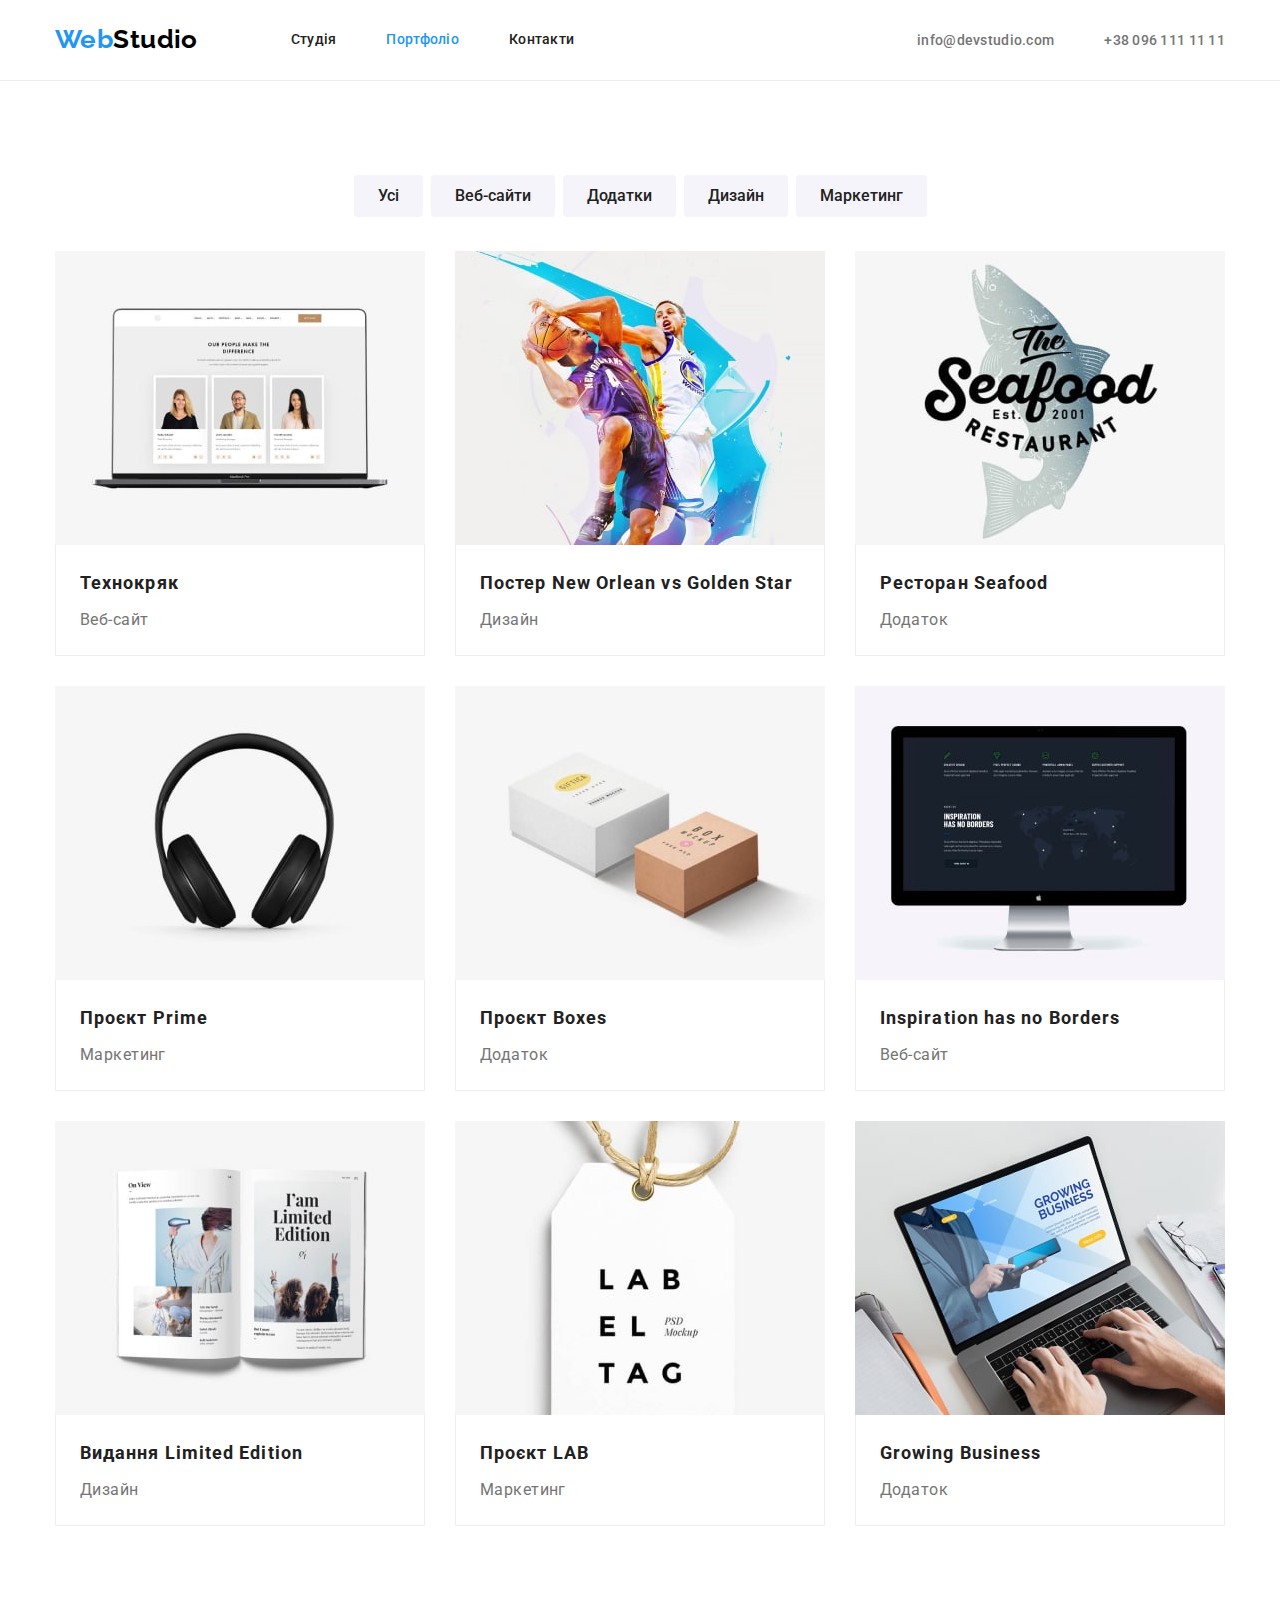
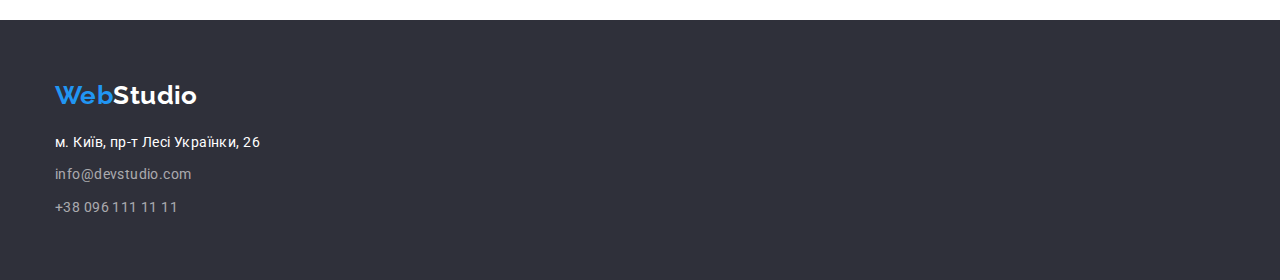
==== portfolio.html @ 01cb7cef "Initial commit" ====
<!DOCTYPE html>
<html lang="uk">
  <head>
    <meta charset="UTF-8" />
    <meta http-equiv="X-UA-Compatible" content="IE=edge" />
    <meta name="viewport" content="width=device-width, initial-scale=1.0" />
    <link
      rel="stylesheet"
      href="https://cdnjs.cloudflare.com/ajax/libs/modern-normalize/1.1.0/modern-normalize.min.css"
    />
    <link rel="preconnect" href="https://fonts.googleapis.com" />
    <link rel="preconnect" href="https://fonts.gstatic.com" crossorigin />
    <link
      href="https://fonts.googleapis.com/css2?family=Raleway:wght@700&family=Roboto:wght@400;500;700;900&display=swap"
      rel="stylesheet"
    />
    <link rel="stylesheet" href="./css/styles.css" />
    <title>Webstudio</title>
  </head>
  <body>
    <!-- header -->
    <header class="page-header">
      <div class="container header-nav">
        <nav class="nav">
          <a href="./index.html" lang="en" class="header-logo"
            ><span class="logo-text">Web</span>Studio</a
          >
          <ul class="nav-list">
            <li class="list item">
              <a href="./index.html" class="nav-link link">Студія</a>
            </li>
            <li class="list item">
              <a href="./portfolio.html" class="nav-link link current"
                >Портфоліо</a
              >
            </li>
            <li class="list item">
              <a href="" class="nav-link link">Контакти</a>
            </li>
          </ul>
        </nav>
        <ul class="contacts-list">
          <li class="item list">
            <a href="mailto:info@devstudio.com" class="contacts-link link"
              >info@devstudio.com</a
            >
          </li>
          <li class="item list">
            <a href="tel:+380961111111" class="contacts-link link"
              >+38 096 111 11 11</a
            >
          </li>
        </ul>
      </div>
    </header>
    <!-- main -->
    <main>
      <section class="portfolio section">
        <div class="container">
          <h1 class="visually-hidden">Портфоліо Студії</h1>
          <!-- filter -->
          <ul class="filter-list">
            <li class="filter-item list">
              <button type="button" class="filter-btn">Усі</button>
            </li>
            <li class="filter-item list">
              <button type="button" class="filter-btn">Веб-сайти</button>
            </li>
            <li class="filter-item list">
              <button type="button" class="filter-btn">Додатки</button>
            </li>
            <li class="filter-item list">
              <button type="button" class="filter-btn">Дизайн</button>
            </li>
            <li class="filter-item list">
              <button type="button" class="filter-btn">Маркетинг</button>
            </li>
          </ul>
          <!-- portfolio gallery -->
          <ul class="portfolio-list">
            <li class="portfolio-item list">
              <img
                src="./images/portfolioimg1.jpg"
                alt="веб-сайт компанії"
                width="370"
                class="portf-img"
              />
              <div class="portf-text">
                <h2 class="portfolio-subtitle">Технокряк</h2>
                <p class="porfolio-discr">Веб-сайт</p>
              </div>
            </li>
            <li class="portfolio-item list">
              <img
                src="./images/portfolioimg2.jpg"
                alt="баскетболісти з м'ячем"
                width="370"
                class="portf-img"
              />
              <div class="portf-text">
                <h2 class="portfolio-subtitle">
                  Постер New Orlean vs Golden Star
                </h2>
                <p class="porfolio-discr">Дизайн</p>
              </div>
            </li>
            <li class="portfolio-item list">
              <img
                src="./images/portfolioimg3.jpg"
                alt="логотип ресторану"
                width="370"
                class="portf-img"
              />
              <div class="portf-text">
                <h2 class="portfolio-subtitle">Ресторан Seafood</h2>
                <p class="porfolio-discr">Додаток</p>
              </div>
            </li>
            <li class="portfolio-item list">
              <img
                src="./images/portfolioimg4.jpg"
                alt="навушники"
                width="370"
                class="portf-img"
              />
              <div class="portf-text">
                <h2 class="portfolio-subtitle">Проєкт Prime</h2>
                <p class="porfolio-discr">Маркетинг</p>
              </div>
            </li>
            <li class="portfolio-item list">
              <img
                src="./images/portfolioimg5.jpg"
                alt="дві коробки"
                width="370"
                class="portf-img"
              />
              <div class="portf-text">
                <h2 class="portfolio-subtitle">Проєкт Boxes</h2>
                <p class="porfolio-discr">Додаток</p>
              </div>
            </li>
            <li class="portfolio-item list">
              <img
                src="./images/portfolioimg6.jpg"
                alt="монітор з вебсайтом"
                width="370"
                class="portf-img"
              />
              <div class="portf-text">
                <h2 lang="en" class="portfolio-subtitle">
                  Inspiration has no Borders
                </h2>
                <p class="porfolio-discr">Веб-сайт</p>
              </div>
            </li>
            <li class="portfolio-item list">
              <img
                src="./images/portfolioimg7.jpg"
                alt="книга"
                width="370"
                class="portf-img"
              />
              <div class="portf-text">
                <h2 class="portfolio-subtitle">Видання Limited Edition</h2>
                <p class="porfolio-discr">Дизайн</p>
              </div>
            </li>
            <li class="portfolio-item list">
              <img
                src="./images/portfolioimg8.jpg"
                alt="бейджик"
                width="370"
                class="portf-img"
              />
              <div class="portf-text">
                <h2 class="portfolio-subtitle">Проєкт LAB</h2>
                <p class="porfolio-discr">Маркетинг</p>
              </div>
            </li>
            <li class="portfolio-item list">
              <img
                src="./images/portfolioimg9.jpg"
                alt="ноутбук"
                width="370"
                class="portf-img"
              />
              <div class="portf-text">
                <h2 lang="en" class="portfolio-subtitle">Growing Business</h2>
                <p class="porfolio-discr">Додаток</p>
              </div>
            </li>
          </ul>
        </div>
      </section>
    </main>
    <!-- footer -->
    <footer class="footer">
      <div class="container footer-container">
        <a href="./index.html" lang="en" class="logo footer-logo"
          ><span class="logo-text">Web</span>Studio</a
        >
        <address>
          <ul class="addr-list">
            <li class="item list">
              <a
                href="https://goo.gl/maps/FmS4MAfcd5aQykhG8"
                rel="noopener noreferrer nofollow"
                target="_blank"
                class="addr-link link map-link"
                >м. Київ, пр-т Лесі Українки, 26</a
              >
            </li>
            <li class="item list">
              <a href="mailto:info@devstudio.com" class="addr-link link"
                >info@devstudio.com</a
              >
            </li>
            <li class="item list">
              <a href="tel:+380961111111" class="addr-link link"
                >+38 096 111 11 11</a
              >
            </li>
          </ul>
        </address>
      </div>
    </footer>
  </body>
</html>
---- css/styles.css ----
* {
  /* outline: 2px solid red; */
}
:root {
  /* color variables */
  --primary-text-color: #757575;
  --secondary-text-color: #212121;
  --accent-text-color: #2196f3;
  --hero-primary-color: #ffffff;
  --btn-bckgrd-color: #f5f4fa;
  --logo-text-color: #000000;
  --addr-link-color: rgba(255, 255, 255, 0.6);
  --secondary-bthbckgrd-color: #188ce8;
  --header-border-color: #ececec;
  --card-border-color: #eeeeee;

  /* fonts variables */
  --primary-font-family: "Roboto", sans-serif;
  --secondary-font-family: "Raleway", sans-serif;
  --footer-bckgrd-color: #2f303a;
}

body {
  background-color: var(--hero-primary-color);
  font-family: var(--primary-font-family);
  color: var(--primary-text-color);
  font-size: 14px;
  letter-spacing: 0.03em;
}
h1,
h2,
h3,
h4,
h5,
h6,
p,
ul {
  margin: 0;
}
ul {
  padding-left: 0;
}
.list {
  list-style: none;
}
.link {
  text-decoration: none;
}
.link:hover,
.link:focus {
  color: var(--accent-text-color);
}
.container {
  width: 1200px;
  padding-left: 15px;
  padding-right: 15px;
  margin: 0 auto;
}
.section {
  padding-top: 94px;
}
/* header css */
.page-header {
  border-bottom: 1px solid var(--header-border-color);
}
.header-nav {
  display: flex;
  align-items: center;
}
.nav {
  display: flex;
  align-items: center;
}
.header-logo {
  display: block;
  padding-top: 24px;
  padding-bottom: 25px;

  font-family: var(--secondary-font-family);
  font-weight: 700;
  color: var(--logo-text-color);
  font-size: 26px;
  line-height: 1.19;
  text-decoration: none;
}
.logo-text {
  color: var(--accent-text-color);
}
.nav-list {
  display: flex;
  gap: 50px;
  margin-left: 93px;
}
.nav-link {
  display: block;
  padding-top: 32px;
  padding-bottom: 32px;

  color: var(--secondary-text-color);
  font-weight: 500;
  line-height: 1.14;
  letter-spacing: 0.02em;
}
.current {
  color: var(--accent-text-color);
}
.contacts-list {
  display: flex;
  gap: 50px;
  margin-left: auto;
}
.contacts-link {
  padding-top: 32px;
  padding-bottom: 32px;

  color: var(--primary-text-color);
  font-weight: 500;
  line-height: 1.14;
  letter-spacing: 0.02em;
}
/* hero css */
.hero-container {
  text-align: center;
  padding-bottom: 200px;
  padding-top: 106px;
}
.hero {
  background-color: var(--footer-bckgrd-color);
}
.hero-title {
  margin: 0 auto;
  margin-bottom: 30px;
  max-width: 696px;

  font-weight: 900;
  font-size: 44px;
  line-height: 1.36;
  text-align: center;
  letter-spacing: 0.06em;
  text-transform: uppercase;
  color: var(--hero-primary-color);
}
.hero-btn {
  padding: 10px 32px;

  color: var(--hero-primary-color);
  font-weight: 700;
  font-size: 16px;
  line-height: 1.87;
  letter-spacing: 0.06em;
  background-color: var(--accent-text-color);
  cursor: pointer;
  border-color: transparent;
  border-radius: 4px;
}
.hero-btn:active,
.hero-btn:focus,
.hero-btn:hover {
  background-color: var(--secondary-bthbckgrd-color);
}
/*  benefits css */

.visually-hidden {
  position: absolute;
  white-space: nowrap;
  width: 1px;
  height: 1px;
  overflow: hidden;
  padding: 0;
  border: 0;
  clip: rect(0 0 0 0);
  clip-path: inset(50%);
  margin: -1px;
}

.benefits-list {
  display: flex;
  flex-wrap: wrap;
  gap: 30px;
}
.benefits-list .item {
  width: 270px;
  max-width: 270px;
}
.benefits-subtitle {
  margin-bottom: 10px;
  color: var(--secondary-text-color);
  font-size: 14px;
  font-weight: 700;
  line-height: 1.14;
  text-transform: uppercase;
}
.benefits-text {
  line-height: 1.71;
}

.image {
  display: block;
}
.subtitle {
  margin-bottom: 50px;
  color: var(--secondary-text-color);
  font-weight: 700;
  font-size: 36px;
  line-height: 1.16;
  text-align: center;
}
.work-section {
  padding-bottom: 94px;
}
.work-list {
  display: flex;
  flex-wrap: wrap;
  gap: 30px;
}
.work-list .image {
  max-width: 370px;
}
/* our team css */
.team-section {
  background-color: var(--btn-bckgrd-color);
}
.team {
  /* background-color: var(--btn-bckgrd-color); */
  padding-bottom: 94px;
  /* padding-top: 94px; */
}
.team-title {
  margin-bottom: 50px;
  color: var(--secondary-text-color);
  font-weight: 700;
  font-size: 36px;
  line-height: 1.16;
  text-align: center;
}
.card-list {
  display: flex;
  flex-wrap: wrap;
  gap: 30px;
}
.card-img {
  display: block;
}
.card-item {
  background-color: var(--hero-primary-color);
  box-shadow: 0px 1px 3px rgba(0, 0, 0, 0.12), 0px 1px 1px rgba(0, 0, 0, 0.14),
    0px 2px 1px rgba(0, 0, 0, 0.2);
  border-radius: 0px 0px 4px 4px;
}
.card-discr {
  text-align: center;
  padding: 30px 30px;
}

.card-title {
  margin-bottom: 10px;

  color: var(--secondary-text-color);
  font-weight: 500;
  font-size: 16px;
  line-height: 1.18;
  text-align: center;
}
.card-text {
  font-size: 16px;
  line-height: 1.18;
  text-align: center;
}
/* fooote css */
.footer {
  padding-top: 60px;
  padding-bottom: 60px;
  background-color: var(--footer-bckgrd-color);
}

.footer-logo {
  display: block;
  margin-bottom: 20px;

  font-family: var(--secondary-font-family);
  font-weight: 700;
  font-size: 26px;
  line-height: 1.19;
  text-decoration: none;
  color: var(--hero-primary-color);
}

.addr-list .item:not(:last-child) {
  margin-bottom: 9px;
}
.addr-link {
  font-style: normal;
  line-height: 1.71;
  color: var(--addr-link-color);
}
.map-link {
  color: var(--hero-primary-color);
}
/* potfolio css */
/* filter buttons css*/
.portfolio {
  padding-bottom: 94px;
}
.filter-list {
  display: flex;
  justify-content: center;
  gap: 8px;
  margin-bottom: 34px;
}

.filter-btn {
  padding: 6px 22px;

  color: var(--secondary-text-color);
  background-color: var(--btn-bckgrd-color);
  border-radius: 4px;
  border-color: transparent;
  font-weight: 500;
  font-size: 16px;
  line-height: 1.62;
  text-align: center;
  cursor: pointer;
}
.filter-btn:hover,
.filter-btn:focus {
  color: var(--hero-primary-color);
  background-color: var(--accent-text-color);
  box-shadow: 0px 3px 1px rgba(0, 0, 0, 0.1), 0px 1px 2px rgba(0, 0, 0, 0.08),
    0px 2px 2px rgba(0, 0, 0, 0.12);
}
.portfolio-list {
  display: flex;
  flex-wrap: wrap;
  gap: 30px;
}
.portf-text {
  padding: 20px 24px;

  border-bottom: 1px solid var(--card-border-color);
  border-right: 1px solid var(--card-border-color);
  border-left: 1px solid var(--card-border-color);
}
.portf-img {
  display: block;
}
.portfolio-subtitle {
  margin-bottom: 4px;

  color: var(--secondary-text-color);
  font-weight: 700;
  font-size: 18px;
  line-height: 2;
  letter-spacing: 0.06em;
}
.porfolio-discr {
  font-size: 16px;
  line-height: 1.87;
}
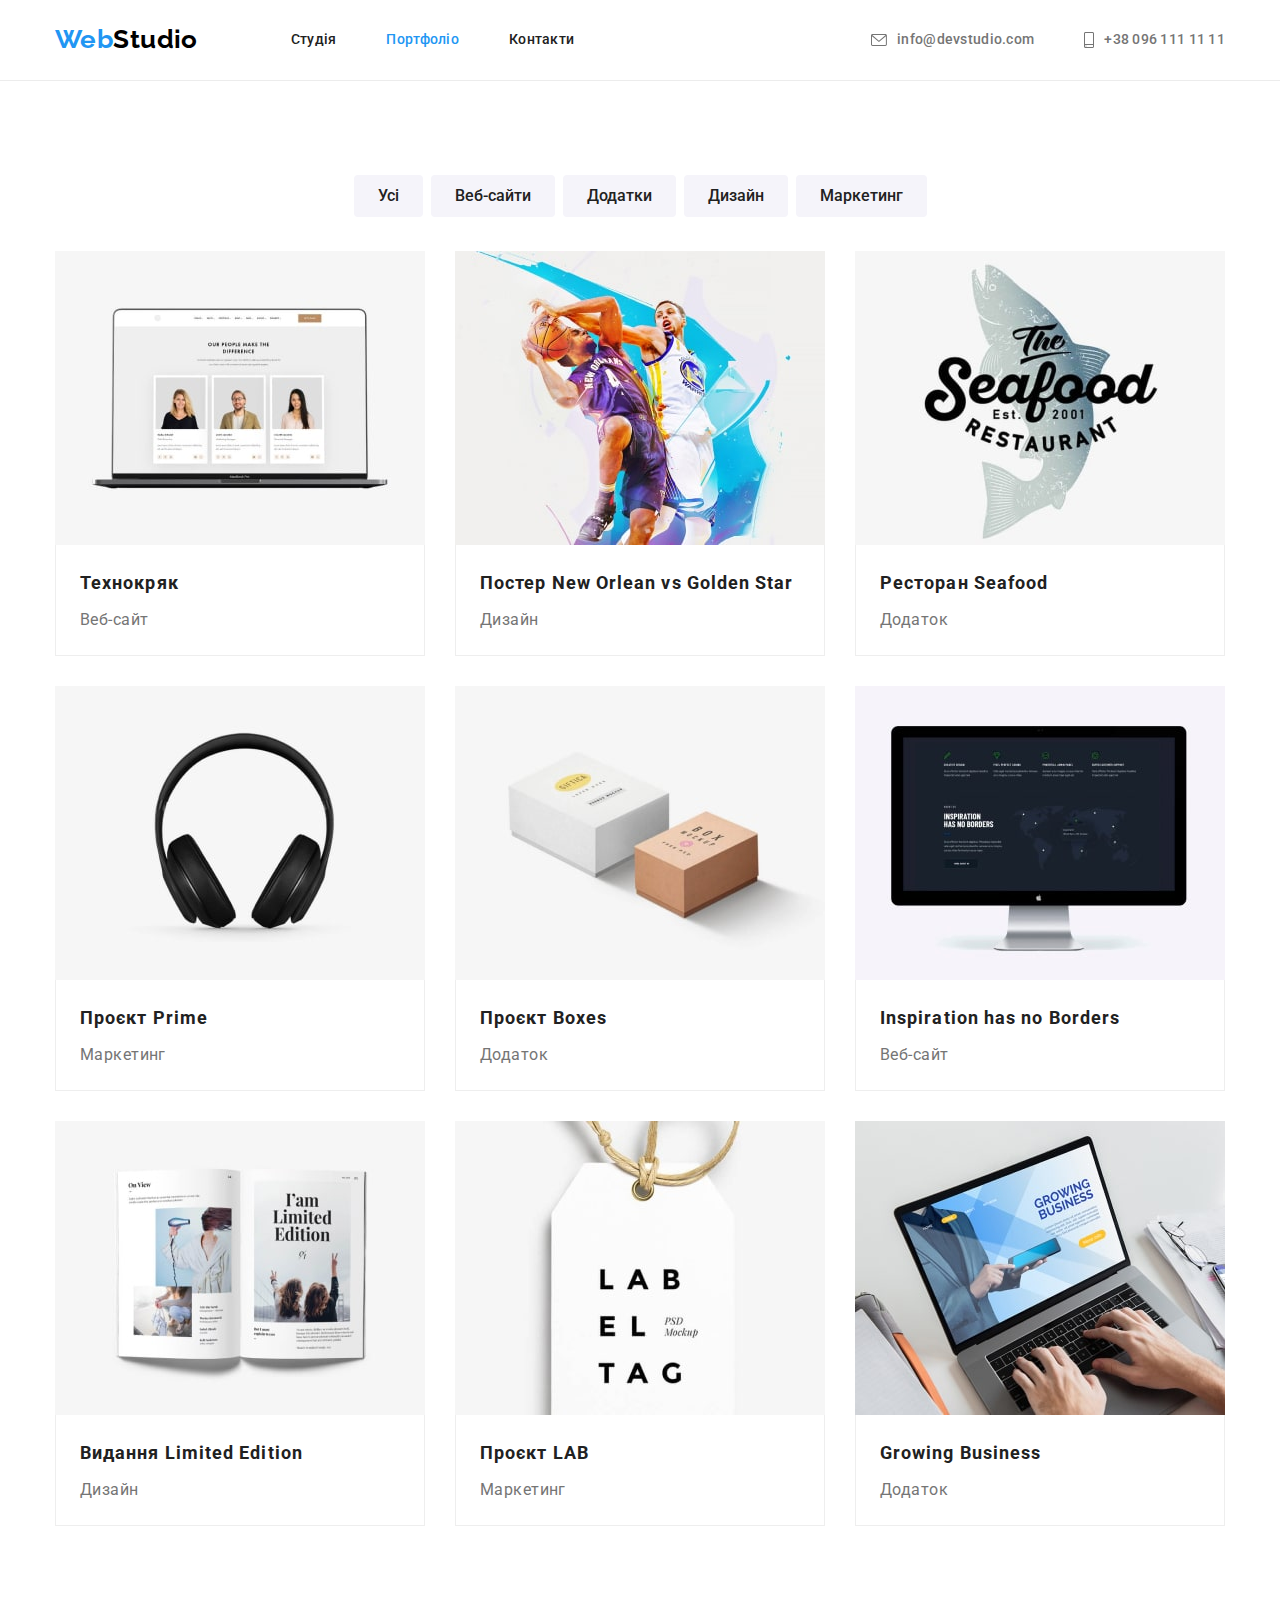
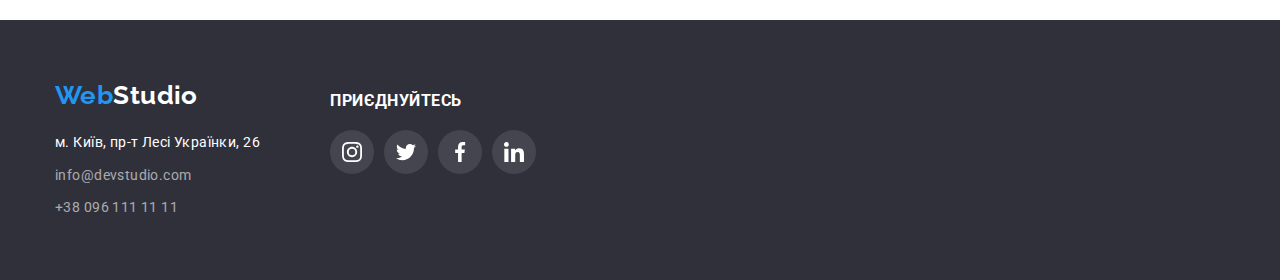
==== commit e0ebcdc4: "add svg etc" ====
--- a/portfolio.html
+++ b/portfolio.html
@@ -41,13 +41,19 @@
         </nav>
         <ul class="contacts-list">
           <li class="item list">
-            <a href="mailto:info@devstudio.com" class="contacts-link link"
-              >info@devstudio.com</a
+            <a href="mailto:info@devstudio.com" class="contacts-link link">
+              <svg class="icon" width="16" height="12">
+                <use href="./images/icons.svg#icon-mail"></use>
+              </svg>
+              info@devstudio.com</a
             >
           </li>
           <li class="item list">
-            <a href="tel:+380961111111" class="contacts-link link"
-              >+38 096 111 11 11</a
+            <a href="tel:+380961111111" class="contacts-link link">
+              <svg class="icon" width="10" height="16">
+                <use href="./images/icons.svg#icon-phone"></use>
+              </svg>
+              +38 096 111 11 11</a
             >
           </li>
         </ul>
@@ -196,33 +202,87 @@
     </main>
     <!-- footer -->
     <footer class="footer">
-      <div class="container footer-container">
-        <a href="./index.html" lang="en" class="logo footer-logo"
-          ><span class="logo-text">Web</span>Studio</a
-        >
-        <address>
-          <ul class="addr-list">
-            <li class="item list">
+      <div class="container footer-wrap">
+        <div class="addr-wrap">
+          <a href="./index.html" lang="en" class="logo footer-logo"
+            ><span class="logo-text">Web</span>Studio</a
+          >
+          <address>
+            <ul class="addr-list">
+              <li class="item list">
+                <a
+                  href="https://goo.gl/maps/FmS4MAfcd5aQykhG8"
+                  rel="noopener noreferrer nofollow"
+                  target="_blank"
+                  class="addr-link link map-link"
+                  >м. Київ, пр-т Лесі Українки, 26</a
+                >
+              </li>
+              <li class="item list">
+                <a href="mailto:info@devstudio.com" class="addr-link link"
+                  >info@devstudio.com</a
+                >
+              </li>
+              <li class="item list">
+                <a href="tel:+380961111111" class="addr-link link"
+                  >+38 096 111 11 11</a
+                >
+              </li>
+            </ul>
+          </address>
+        </div>
+        <div class="footer-box">
+          <h3 class="footer-subtitle">приєднуйтесь</h3>
+          <ul class="list icon-list">
+            <li class="item">
               <a
-                href="https://goo.gl/maps/FmS4MAfcd5aQykhG8"
+                href=""
                 rel="noopener noreferrer nofollow"
-                target="_blank"
-                class="addr-link link map-link"
-                >м. Київ, пр-т Лесі Українки, 26</a
+                class="social-link footer-social"
               >
-            </li>
-            <li class="item list">
-              <a href="mailto:info@devstudio.com" class="addr-link link"
-                >info@devstudio.com</a
-              >
-            </li>
-            <li class="item list">
-              <a href="tel:+380961111111" class="addr-link link"
-                >+38 096 111 11 11</a
-              >
-            </li>
-          </ul>
-        </address>
+                <svg class="social-icon" width="20" height="20">
+                  <use href="./images/icons.svg#icon-instagram"></use>
+                </svg>
+              </a>
+            </li>
+            <li class="item">
+              <a href=""
+                ><a
+                  href=""
+                  rel="noopener noreferrer nofollow"
+                  class="social-link footer-social"
+                >
+                  <svg class="social-icon" width="20" height="20">
+                    <use href="./images/icons.svg#icon-twitter"></use>
+                  </svg> </a
+              ></a>
+            </li>
+            <li class="item">
+              <a href=""
+                ><a
+                  href=""
+                  rel="noopener noreferrer nofollow"
+                  class="social-link footer-social"
+                >
+                  <svg class="social-icon" width="20" height="20">
+                    <use href="./images/icons.svg#icon-facebook"></use>
+                  </svg> </a
+              ></a>
+            </li>
+            <li class="item">
+              <a href=""
+                ><a
+                  href=""
+                  rel="noopener noreferrer nofollow"
+                  class="social-link footer-social"
+                >
+                  <svg class="social-icon" width="20" height="20">
+                    <use href="./images/icons.svg#icon-linkedin"></use>
+                  </svg> </a
+              ></a>
+            </li>
+          </ul>
+        </div>
       </div>
     </footer>
   </body>
--- a/css/styles.css
+++ b/css/styles.css
@@ -13,6 +13,7 @@
   --secondary-bthbckgrd-color: #188ce8;
   --header-border-color: #ececec;
   --card-border-color: #eeeeee;
+  --icon-fill: #afb1b8;
 
   /* fonts variables */
   --primary-font-family: "Roboto", sans-serif;
@@ -91,6 +92,9 @@
   gap: 50px;
   margin-left: 93px;
 }
+.icon {
+  margin-right: 10px;
+}
 .nav-link {
   display: block;
   padding-top: 32px;
@@ -106,13 +110,21 @@
 }
 .contacts-list {
   display: flex;
+  align-items: center;
   gap: 50px;
   margin-left: auto;
 }
+.contacts-link:hover,
+.contacts-link:focus {
+  fill: var(--accent-text-color);
+}
 .contacts-link {
+  display: flex;
   padding-top: 32px;
   padding-bottom: 32px;
-
+  align-items: center;
+
+  fill: var(--primary-text-color);
   color: var(--primary-text-color);
   font-weight: 500;
   line-height: 1.14;
@@ -125,7 +137,15 @@
   padding-top: 106px;
 }
 .hero {
+  padding-top: 0;
   background-color: var(--footer-bckgrd-color);
+}
+.hero-wrap {
+  padding-top: 94px;
+  max-width: 1600px;
+  margin: 0 auto;
+  background-image: linear-gradient(to right, #2f303a66, #2f303a66),
+    url(../images/hero-Img.jpg);
 }
 .hero-title {
   margin: 0 auto;
@@ -178,10 +198,21 @@
   flex-wrap: wrap;
   gap: 30px;
 }
+.icon-wrap {
+  display: flex;
+  align-items: center;
+  justify-content: center;
+  margin-bottom: 30px;
+  border-radius: 4px;
+  background-color: var(--btn-bckgrd-color);
+  width: 270px;
+  height: 120px;
+}
 .benefits-list .item {
   width: 270px;
   max-width: 270px;
 }
+
 .benefits-subtitle {
   margin-bottom: 10px;
   color: var(--secondary-text-color);
@@ -221,22 +252,41 @@
   background-color: var(--btn-bckgrd-color);
 }
 .team {
-  /* background-color: var(--btn-bckgrd-color); */
   padding-bottom: 94px;
-  /* padding-top: 94px; */
-}
-.team-title {
-  margin-bottom: 50px;
-  color: var(--secondary-text-color);
-  font-weight: 700;
-  font-size: 36px;
-  line-height: 1.16;
-  text-align: center;
 }
 .card-list {
   display: flex;
   flex-wrap: wrap;
   gap: 30px;
+}
+.social-icon {
+  fill: currentColor;
+}
+
+.icon-list {
+  display: flex;
+  align-items: center;
+  gap: 10px;
+}
+.social-link {
+  display: flex;
+  justify-content: center;
+  align-items: center;
+  width: 44px;
+  height: 44px;
+  color: var(--icon-fill);
+}
+.icon-list .item {
+  display: flex;
+  justify-content: center;
+  align-items: center;
+}
+.social-link:hover,
+.social-link:focus {
+  color: var(--hero-primary-color);
+  background-color: var(--accent-text-color);
+  border-radius: 50%;
+  border-color: transparent;
 }
 .card-img {
   display: block;
@@ -265,6 +315,37 @@
   font-size: 16px;
   line-height: 1.18;
   text-align: center;
+  margin-bottom: 16px;
+}
+
+/* clients css */
+.section.clients {
+  padding-bottom: 94px;
+}
+.clients-icon {
+  fill: currentColor;
+}
+.clients-icon:hover {
+  fill: var(--accent-text-color);
+}
+.clients-link {
+  display: flex;
+  align-items: center;
+  justify-content: center;
+  width: 170px;
+  height: 92px;
+  border: 1px solid var(--icon-fill);
+  border-radius: 4px;
+  color: var(--icon-fill);
+}
+.clients-link:hover,
+.clients-link:focus {
+  border-color: var(--accent-text-color);
+  color: var(--accent-text-color);
+}
+.clients-list {
+  display: flex;
+  gap: 30px;
 }
 /* fooote css */
 .footer {
@@ -272,7 +353,29 @@
   padding-bottom: 60px;
   background-color: var(--footer-bckgrd-color);
 }
-
+.footer-wrap {
+  display: flex;
+}
+.addr-wrap {
+}
+.footer-box {
+  margin-left: 70px;
+  margin-top: 12px;
+}
+.footer-subtitle {
+  margin-bottom: 20px;
+
+  font-weight: 700;
+  line-height: 1.14;
+  letter-spacing: 0.03em;
+  text-transform: uppercase;
+  color: var(--hero-primary-color);
+}
+.footer-social {
+  border-radius: 50%;
+  background-color: rgba(255, 255, 255, 0.1);
+  color: var(--hero-primary-color);
+}
 .footer-logo {
   display: block;
   margin-bottom: 20px;
@@ -340,6 +443,11 @@
   border-right: 1px solid var(--card-border-color);
   border-left: 1px solid var(--card-border-color);
 }
+.portfolio-item:hover,
+.portfolio-item:focus {
+  box-shadow: 0px 1px 1px rgba(0, 0, 0, 0.12), 0px 4px 4px rgba(0, 0, 0, 0.06),
+    1px 4px 6px rgba(0, 0, 0, 0.16);
+}
 .portf-img {
   display: block;
 }
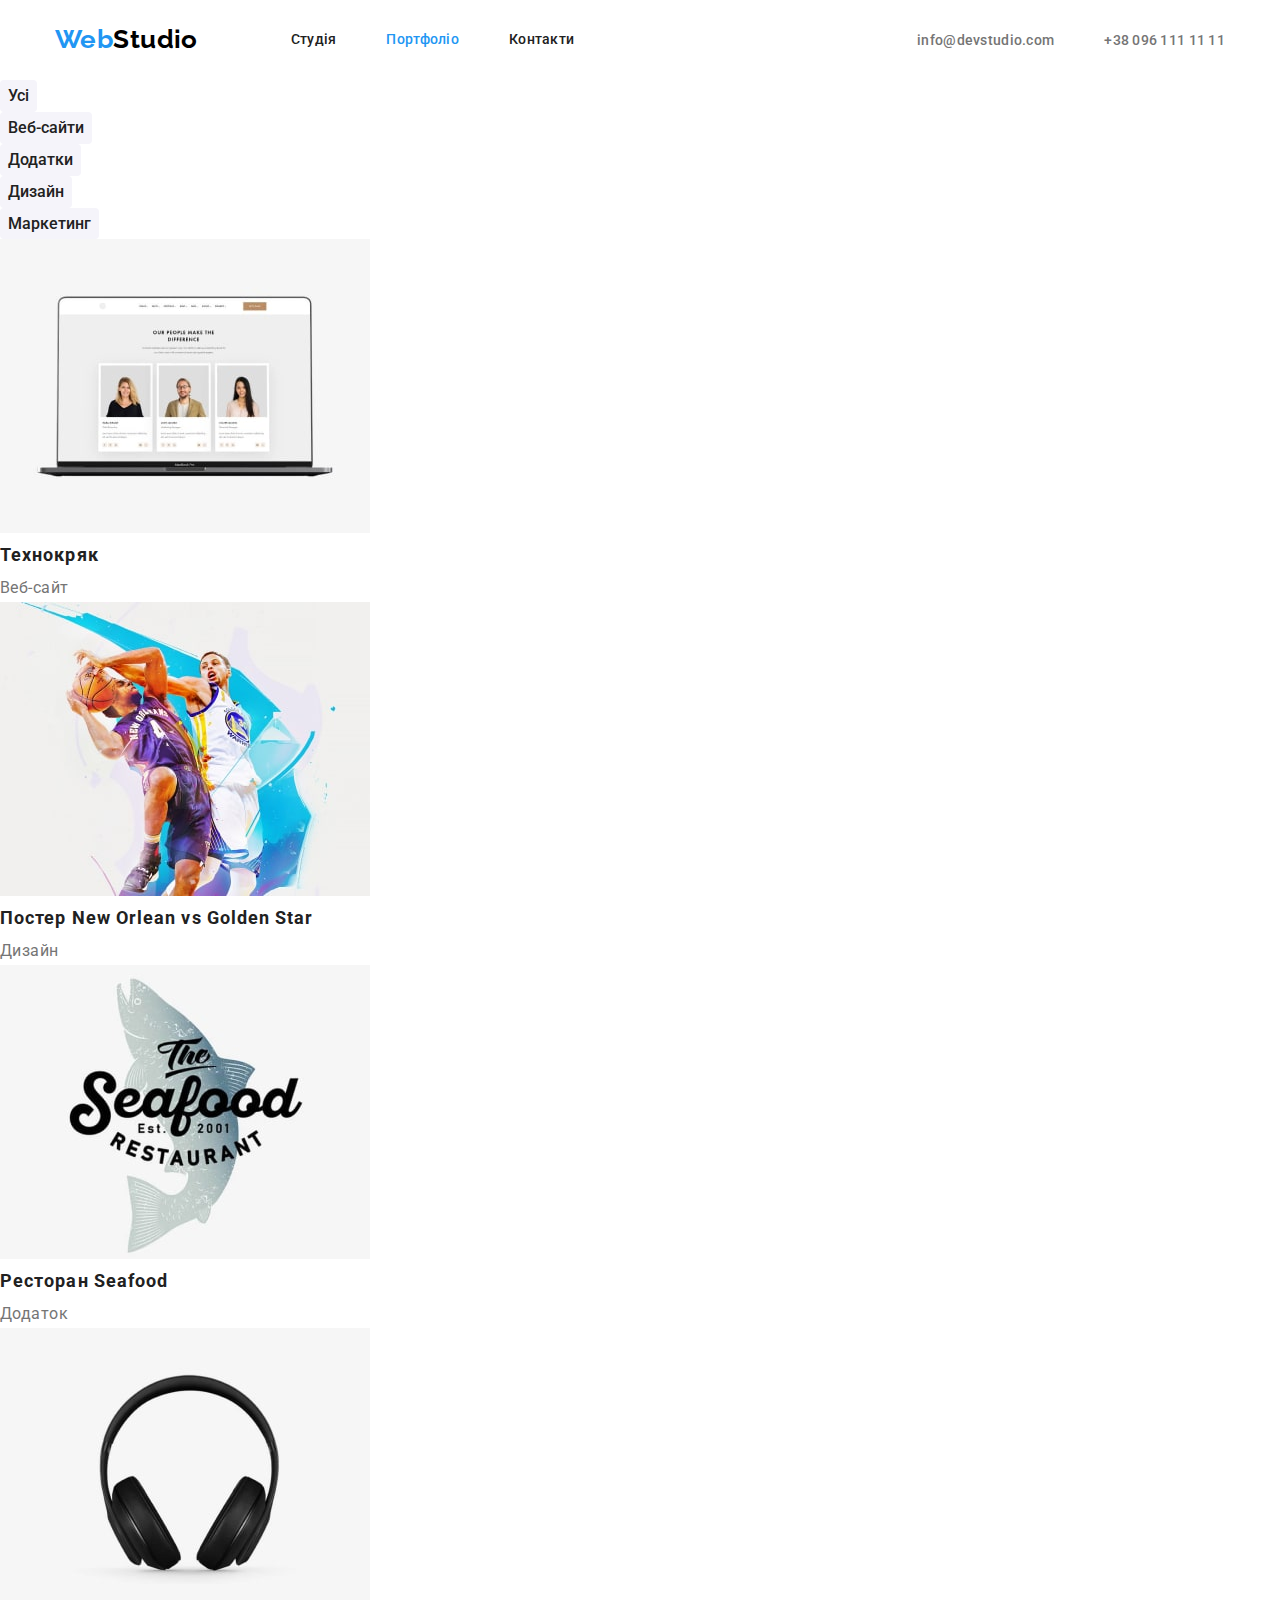
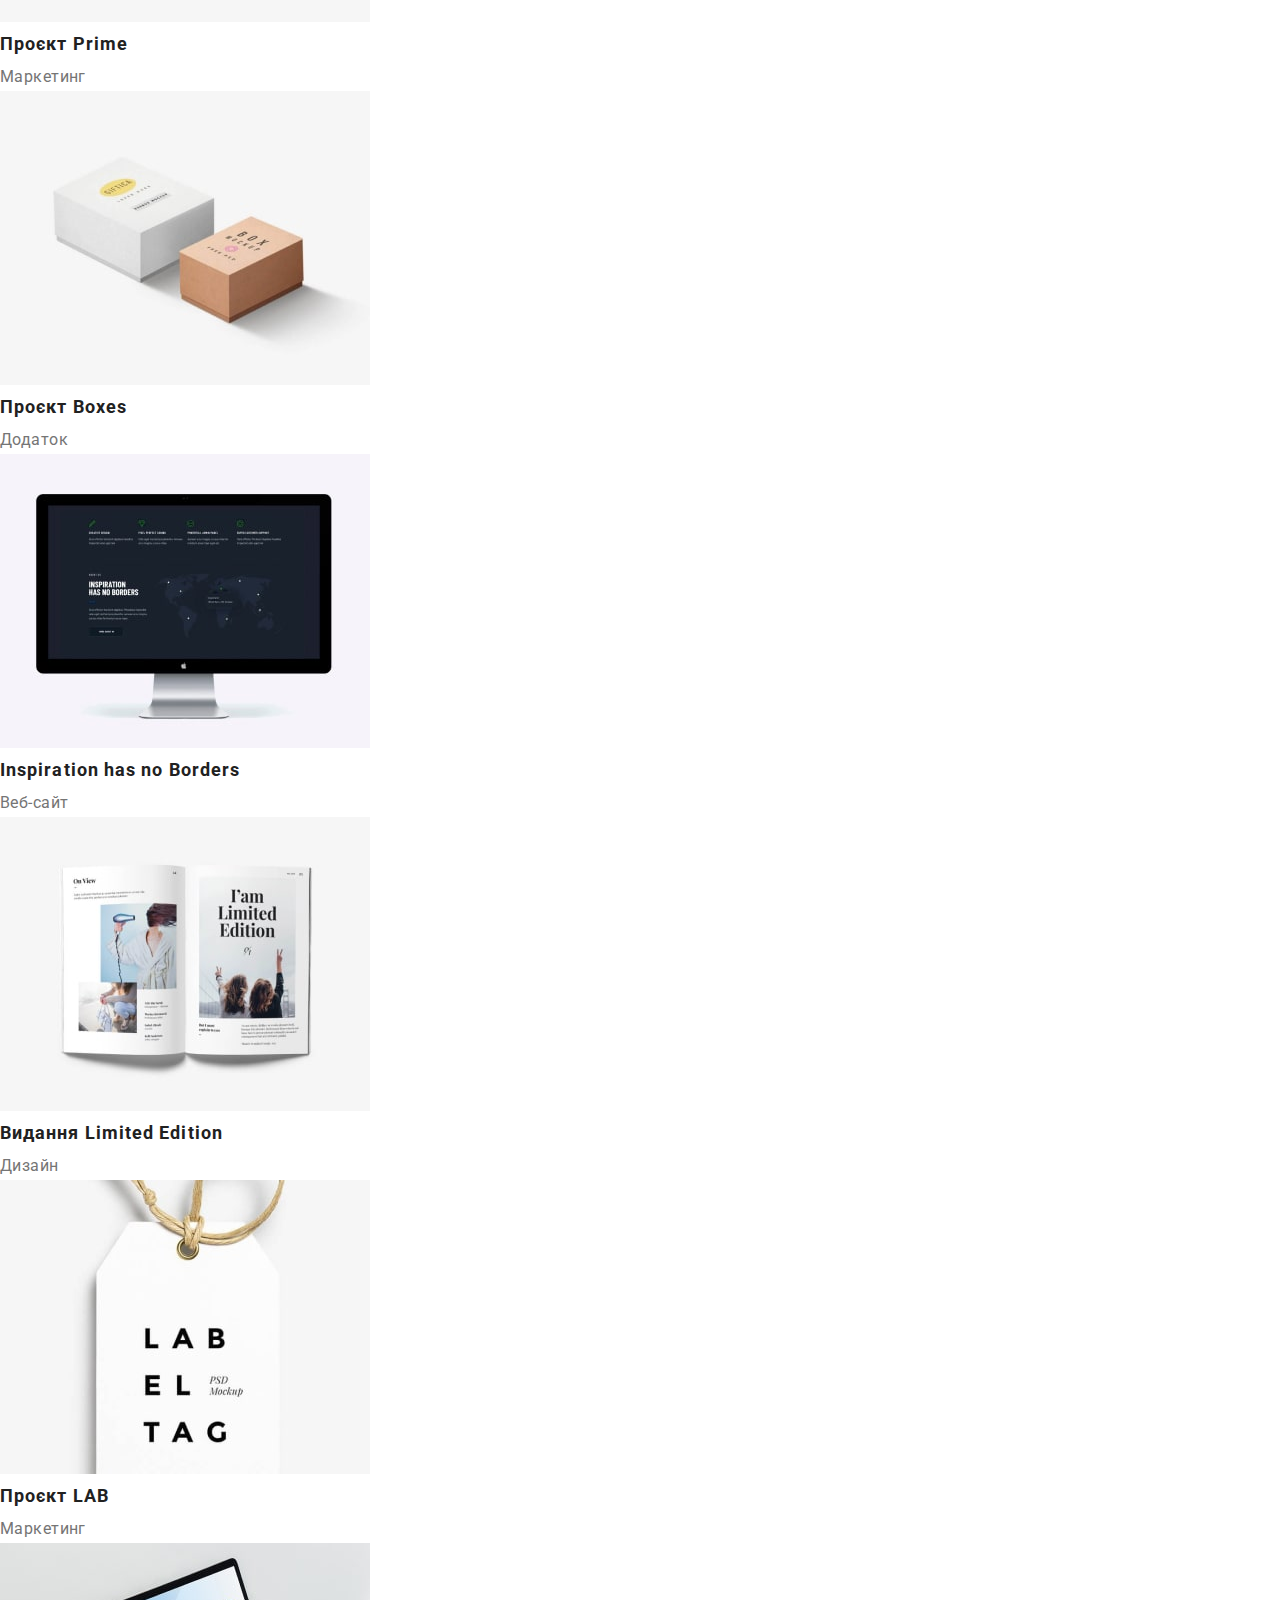
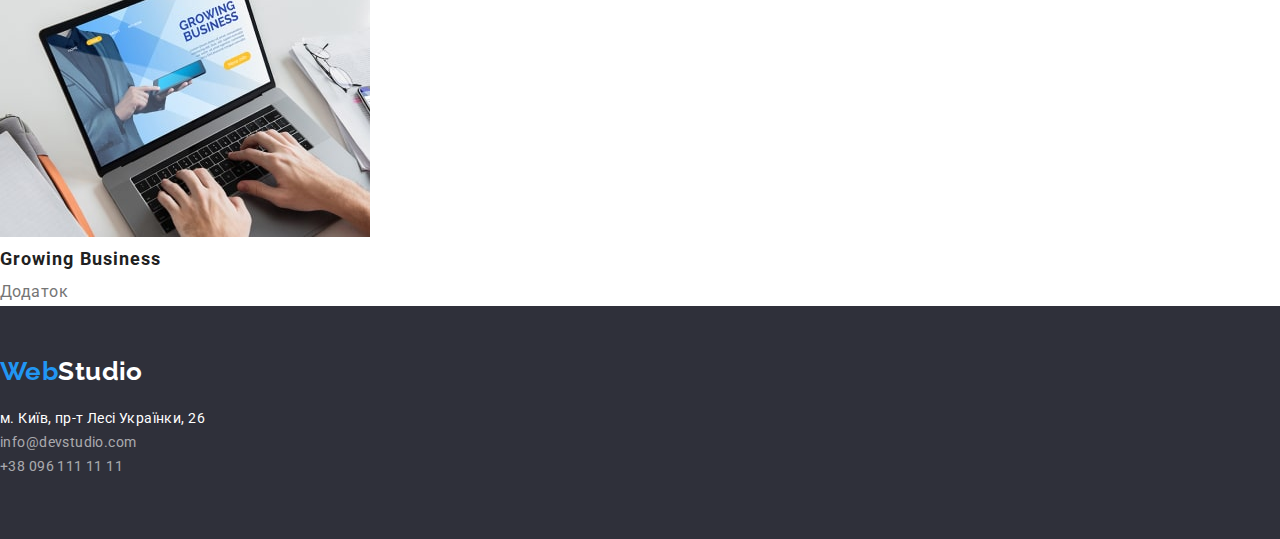
==== commit 203493ba: "fix links etc" ====
--- a/portfolio.html
+++ b/portfolio.html
@@ -22,7 +22,7 @@
     <header class="page-header">
       <div class="container header-nav">
         <nav class="nav">
-          <a href="./index.html" lang="en" class="header-logo"
+          <a href="./index.html" lang="en" class="logo"
             ><span class="logo-text">Web</span>Studio</a
           >
           <ul class="nav-list">
@@ -41,19 +41,13 @@
         </nav>
         <ul class="contacts-list">
           <li class="item list">
-            <a href="mailto:info@devstudio.com" class="contacts-link link">
-              <svg class="icon" width="16" height="12">
-                <use href="./images/icons.svg#icon-mail"></use>
-              </svg>
-              info@devstudio.com</a
+            <a href="mailto:info@devstudio.com" class="contacts-link link"
+              >info@devstudio.com</a
             >
           </li>
           <li class="item list">
-            <a href="tel:+380961111111" class="contacts-link link">
-              <svg class="icon" width="10" height="16">
-                <use href="./images/icons.svg#icon-phone"></use>
-              </svg>
-              +38 096 111 11 11</a
+            <a href="tel:+380961111111" class="contacts-link link"
+              >+38 096 111 11 11</a
             >
           </li>
         </ul>
@@ -61,229 +55,127 @@
     </header>
     <!-- main -->
     <main>
-      <section class="portfolio section">
-        <div class="container">
-          <h1 class="visually-hidden">Портфоліо Студії</h1>
-          <!-- filter -->
-          <ul class="filter-list">
-            <li class="filter-item list">
-              <button type="button" class="filter-btn">Усі</button>
-            </li>
-            <li class="filter-item list">
-              <button type="button" class="filter-btn">Веб-сайти</button>
-            </li>
-            <li class="filter-item list">
-              <button type="button" class="filter-btn">Додатки</button>
-            </li>
-            <li class="filter-item list">
-              <button type="button" class="filter-btn">Дизайн</button>
-            </li>
-            <li class="filter-item list">
-              <button type="button" class="filter-btn">Маркетинг</button>
-            </li>
-          </ul>
-          <!-- portfolio gallery -->
-          <ul class="portfolio-list">
-            <li class="portfolio-item list">
-              <img
-                src="./images/portfolioimg1.jpg"
-                alt="веб-сайт компанії"
-                width="370"
-                class="portf-img"
-              />
-              <div class="portf-text">
-                <h2 class="portfolio-subtitle">Технокряк</h2>
-                <p class="porfolio-discr">Веб-сайт</p>
-              </div>
-            </li>
-            <li class="portfolio-item list">
-              <img
-                src="./images/portfolioimg2.jpg"
-                alt="баскетболісти з м'ячем"
-                width="370"
-                class="portf-img"
-              />
-              <div class="portf-text">
-                <h2 class="portfolio-subtitle">
-                  Постер New Orlean vs Golden Star
-                </h2>
-                <p class="porfolio-discr">Дизайн</p>
-              </div>
-            </li>
-            <li class="portfolio-item list">
-              <img
-                src="./images/portfolioimg3.jpg"
-                alt="логотип ресторану"
-                width="370"
-                class="portf-img"
-              />
-              <div class="portf-text">
-                <h2 class="portfolio-subtitle">Ресторан Seafood</h2>
-                <p class="porfolio-discr">Додаток</p>
-              </div>
-            </li>
-            <li class="portfolio-item list">
-              <img
-                src="./images/portfolioimg4.jpg"
-                alt="навушники"
-                width="370"
-                class="portf-img"
-              />
-              <div class="portf-text">
-                <h2 class="portfolio-subtitle">Проєкт Prime</h2>
-                <p class="porfolio-discr">Маркетинг</p>
-              </div>
-            </li>
-            <li class="portfolio-item list">
-              <img
-                src="./images/portfolioimg5.jpg"
-                alt="дві коробки"
-                width="370"
-                class="portf-img"
-              />
-              <div class="portf-text">
-                <h2 class="portfolio-subtitle">Проєкт Boxes</h2>
-                <p class="porfolio-discr">Додаток</p>
-              </div>
-            </li>
-            <li class="portfolio-item list">
-              <img
-                src="./images/portfolioimg6.jpg"
-                alt="монітор з вебсайтом"
-                width="370"
-                class="portf-img"
-              />
-              <div class="portf-text">
-                <h2 lang="en" class="portfolio-subtitle">
-                  Inspiration has no Borders
-                </h2>
-                <p class="porfolio-discr">Веб-сайт</p>
-              </div>
-            </li>
-            <li class="portfolio-item list">
-              <img
-                src="./images/portfolioimg7.jpg"
-                alt="книга"
-                width="370"
-                class="portf-img"
-              />
-              <div class="portf-text">
-                <h2 class="portfolio-subtitle">Видання Limited Edition</h2>
-                <p class="porfolio-discr">Дизайн</p>
-              </div>
-            </li>
-            <li class="portfolio-item list">
-              <img
-                src="./images/portfolioimg8.jpg"
-                alt="бейджик"
-                width="370"
-                class="portf-img"
-              />
-              <div class="portf-text">
-                <h2 class="portfolio-subtitle">Проєкт LAB</h2>
-                <p class="porfolio-discr">Маркетинг</p>
-              </div>
-            </li>
-            <li class="portfolio-item list">
-              <img
-                src="./images/portfolioimg9.jpg"
-                alt="ноутбук"
-                width="370"
-                class="portf-img"
-              />
-              <div class="portf-text">
-                <h2 lang="en" class="portfolio-subtitle">Growing Business</h2>
-                <p class="porfolio-discr">Додаток</p>
-              </div>
-            </li>
-          </ul>
-        </div>
+      <section class="portfolio">
+        <h1 class="visually-hidden">Портфоліо Студії</h1>
+        <!-- filter -->
+        <ul class="filter-list">
+          <li class="filter-item list">
+            <button type="button" class="filter-btn">Усі</button>
+          </li>
+          <li class="filter-item list">
+            <button type="button" class="filter-btn">Веб-сайти</button>
+          </li>
+          <li class="filter-item list">
+            <button type="button" class="filter-btn">Додатки</button>
+          </li>
+          <li class="filter-item list">
+            <button type="button" class="filter-btn">Дизайн</button>
+          </li>
+          <li class="filter-item list">
+            <button type="button" class="filter-btn">Маркетинг</button>
+          </li>
+        </ul>
+        <!-- portfolio gallery -->
+        <ul class="portfolio-list">
+          <li class="portfolio-item list">
+            <img
+              src="./images/portfolioimg1.jpg"
+              alt="веб-сайт компанії"
+              width="370"
+            />
+            <h2 class="portfolio-subtitle">Технокряк</h2>
+            <p class="porfolio-discr">Веб-сайт</p>
+          </li>
+          <li class="portfolio-item list">
+            <img
+              src="./images/portfolioimg2.jpg"
+              alt="баскетболісти з м'ячем"
+              width="370"
+              class="link"
+            />
+            <h2 class="portfolio-subtitle">Постер New Orlean vs Golden Star</h2>
+            <p class="porfolio-discr">Дизайн</p>
+          </li>
+          <li class="portfolio-item list">
+            <img
+              src="./images/portfolioimg3.jpg"
+              alt="логотип ресторану"
+              width="370"
+            />
+            <h2 class="portfolio-subtitle">Ресторан Seafood</h2>
+            <p class="porfolio-discr">Додаток</p>
+          </li>
+          <li class="portfolio-item list">
+            <img src="./images/portfolioimg4.jpg" alt="навушники" width="370" />
+            <h2 class="portfolio-subtitle">Проєкт Prime</h2>
+            <p class="porfolio-discr">Маркетинг</p>
+          </li>
+          <li class="portfolio-item list">
+            <img
+              src="./images/portfolioimg5.jpg"
+              alt="дві коробки"
+              width="370"
+            />
+            <h2 class="portfolio-subtitle">Проєкт Boxes</h2>
+            <p class="porfolio-discr">Додаток</p>
+          </li>
+          <li class="portfolio-item list">
+            <img
+              src="./images/portfolioimg6.jpg"
+              alt="монітор з вебсайтом"
+              width="370"
+            />
+            <h2 lang="en" class="portfolio-subtitle">
+              Inspiration has no Borders
+            </h2>
+            <p class="porfolio-discr">Веб-сайт</p>
+          </li>
+          <li class="portfolio-item list">
+            <img src="./images/portfolioimg7.jpg" alt="книга" width="370" />
+            <h2 class="portfolio-subtitle">Видання Limited Edition</h2>
+            <p class="porfolio-discr">Дизайн</p>
+          </li>
+          <li class="portfolio-item list">
+            <img src="./images/portfolioimg8.jpg" alt="бейджик" width="370" />
+            <h2 class="portfolio-subtitle">Проєкт LAB</h2>
+            <p class="porfolio-discr">Маркетинг</p>
+          </li>
+          <li class="portfolio-item list">
+            <img src="./images/portfolioimg9.jpg" alt="ноутбук" width="370" />
+            <h2 lang="en" class="portfolio-subtitle">Growing Business</h2>
+            <p class="porfolio-discr">Додаток</p>
+          </li>
+        </ul>
       </section>
     </main>
     <!-- footer -->
     <footer class="footer">
-      <div class="container footer-wrap">
-        <div class="addr-wrap">
-          <a href="./index.html" lang="en" class="logo footer-logo"
-            ><span class="logo-text">Web</span>Studio</a
-          >
-          <address>
-            <ul class="addr-list">
-              <li class="item list">
-                <a
-                  href="https://goo.gl/maps/FmS4MAfcd5aQykhG8"
-                  rel="noopener noreferrer nofollow"
-                  target="_blank"
-                  class="addr-link link map-link"
-                  >м. Київ, пр-т Лесі Українки, 26</a
-                >
-              </li>
-              <li class="item list">
-                <a href="mailto:info@devstudio.com" class="addr-link link"
-                  >info@devstudio.com</a
-                >
-              </li>
-              <li class="item list">
-                <a href="tel:+380961111111" class="addr-link link"
-                  >+38 096 111 11 11</a
-                >
-              </li>
-            </ul>
-          </address>
-        </div>
-        <div class="footer-box">
-          <h3 class="footer-subtitle">приєднуйтесь</h3>
-          <ul class="list icon-list">
-            <li class="item">
-              <a
-                href=""
-                rel="noopener noreferrer nofollow"
-                class="social-link footer-social"
-              >
-                <svg class="social-icon" width="20" height="20">
-                  <use href="./images/icons.svg#icon-instagram"></use>
-                </svg>
-              </a>
-            </li>
-            <li class="item">
-              <a href=""
-                ><a
-                  href=""
-                  rel="noopener noreferrer nofollow"
-                  class="social-link footer-social"
-                >
-                  <svg class="social-icon" width="20" height="20">
-                    <use href="./images/icons.svg#icon-twitter"></use>
-                  </svg> </a
-              ></a>
-            </li>
-            <li class="item">
-              <a href=""
-                ><a
-                  href=""
-                  rel="noopener noreferrer nofollow"
-                  class="social-link footer-social"
-                >
-                  <svg class="social-icon" width="20" height="20">
-                    <use href="./images/icons.svg#icon-facebook"></use>
-                  </svg> </a
-              ></a>
-            </li>
-            <li class="item">
-              <a href=""
-                ><a
-                  href=""
-                  rel="noopener noreferrer nofollow"
-                  class="social-link footer-social"
-                >
-                  <svg class="social-icon" width="20" height="20">
-                    <use href="./images/icons.svg#icon-linkedin"></use>
-                  </svg> </a
-              ></a>
-            </li>
-          </ul>
-        </div>
-      </div>
+      <a href="./index.html" lang="en" class="logo footer-logo"
+        ><span class="logo-text">Web</span>Studio</a
+      >
+      <address>
+        <ul class="addr-list">
+          <li class="addr-item list">
+            <a
+              href="https://goo.gl/maps/FmS4MAfcd5aQykhG8"
+              rel="noopener noreferrer nofollow"
+              target="_blank"
+              class="addr-link link map-link"
+              >м. Київ, пр-т Лесі Українки, 26</a
+            >
+          </li>
+          <li class="addr-item list">
+            <a href="mailto:info@devstudio.com" class="addr-link link"
+              >info@devstudio.com</a
+            >
+          </li>
+          <li class="addr-item list">
+            <a href="tel:+380961111111" class="addr-link link"
+              >+38 096 111 11 11</a
+            >
+          </li>
+        </ul>
+      </address>
     </footer>
   </body>
 </html>
--- a/css/styles.css
+++ b/css/styles.css
@@ -11,9 +11,6 @@
   --logo-text-color: #000000;
   --addr-link-color: rgba(255, 255, 255, 0.6);
   --secondary-bthbckgrd-color: #188ce8;
-  --header-border-color: #ececec;
-  --card-border-color: #eeeeee;
-  --icon-fill: #afb1b8;
 
   /* fonts variables */
   --primary-font-family: "Roboto", sans-serif;
@@ -57,12 +54,8 @@
   padding-right: 15px;
   margin: 0 auto;
 }
-.section {
-  padding-top: 94px;
-}
 /* header css */
 .page-header {
-  border-bottom: 1px solid var(--header-border-color);
 }
 .header-nav {
   display: flex;
@@ -72,7 +65,7 @@
   display: flex;
   align-items: center;
 }
-.header-logo {
+.logo {
   display: block;
   padding-top: 24px;
   padding-bottom: 25px;
@@ -89,11 +82,10 @@
 }
 .nav-list {
   display: flex;
-  gap: 50px;
   margin-left: 93px;
 }
-.icon {
-  margin-right: 10px;
+.nav-list .item:not(:last-child) {
+  margin-right: 50px;
 }
 .nav-link {
   display: block;
@@ -110,47 +102,30 @@
 }
 .contacts-list {
   display: flex;
-  align-items: center;
-  gap: 50px;
   margin-left: auto;
 }
-.contacts-link:hover,
-.contacts-link:focus {
-  fill: var(--accent-text-color);
+.contacts-list .item:not(:last-child) {
+  margin-right: 50px;
 }
 .contacts-link {
-  display: flex;
   padding-top: 32px;
   padding-bottom: 32px;
-  align-items: center;
-
-  fill: var(--primary-text-color);
+
   color: var(--primary-text-color);
   font-weight: 500;
   line-height: 1.14;
   letter-spacing: 0.02em;
 }
 /* hero css */
-.hero-container {
-  text-align: center;
-  padding-bottom: 200px;
-  padding-top: 106px;
-}
 .hero {
-  padding-top: 0;
   background-color: var(--footer-bckgrd-color);
-}
-.hero-wrap {
-  padding-top: 94px;
-  max-width: 1600px;
-  margin: 0 auto;
-  background-image: linear-gradient(to right, #2f303a66, #2f303a66),
-    url(../images/hero-Img.jpg);
+  text-align: center;
 }
 .hero-title {
   margin: 0 auto;
+  max-width: 696px;
+  padding-top: 200px;
   margin-bottom: 30px;
-  max-width: 696px;
 
   font-weight: 900;
   font-size: 44px;
@@ -161,7 +136,9 @@
   color: var(--hero-primary-color);
 }
 .hero-btn {
-  padding: 10px 32px;
+  width: 216px;
+  height: 50px;
+  margin-bottom: 200px;
 
   color: var(--hero-primary-color);
   font-weight: 700;
@@ -170,7 +147,7 @@
   letter-spacing: 0.06em;
   background-color: var(--accent-text-color);
   cursor: pointer;
-  border-color: transparent;
+  border: 0px solid transparent;
   border-radius: 4px;
 }
 .hero-btn:active,
@@ -192,27 +169,18 @@
   clip-path: inset(50%);
   margin: -1px;
 }
-
+.benefits {
+}
+.wrapper {
+}
 .benefits-list {
   display: flex;
-  flex-wrap: wrap;
-  gap: 30px;
-}
-.icon-wrap {
-  display: flex;
-  align-items: center;
-  justify-content: center;
-  margin-bottom: 30px;
-  border-radius: 4px;
-  background-color: var(--btn-bckgrd-color);
-  width: 270px;
-  height: 120px;
-}
-.benefits-list .item {
-  width: 270px;
-  max-width: 270px;
-}
-
+  padding-top: 94px;
+  padding-bottom: 47px;
+}
+.benefits .item:not(:last-child) {
+  margin-right: 30px;
+}
 .benefits-subtitle {
   margin-bottom: 10px;
   color: var(--secondary-text-color);
@@ -224,11 +192,14 @@
 .benefits-text {
   line-height: 1.71;
 }
-
+/* works of studio css */
+.work {
+}
 .image {
   display: block;
 }
 .subtitle {
+  padding-top: 47px;
   margin-bottom: 50px;
   color: var(--secondary-text-color);
   font-weight: 700;
@@ -236,59 +207,35 @@
   line-height: 1.16;
   text-align: center;
 }
-.work-section {
+.work-list {
+  display: flex;
   padding-bottom: 94px;
 }
-.work-list {
-  display: flex;
-  flex-wrap: wrap;
-  gap: 30px;
-}
-.work-list .image {
-  max-width: 370px;
+.work-list .item:not(:last-child) {
+  margin-right: 30px;
 }
 /* our team css */
-.team-section {
+.team {
   background-color: var(--btn-bckgrd-color);
 }
-.team {
+.team-title {
+  padding-top: 94px;
+  margin-bottom: 50px;
+  color: var(--secondary-text-color);
+  font-weight: 700;
+  font-size: 36px;
+  line-height: 1.16;
+  text-align: center;
+}
+.card-list {
+  display: flex;
   padding-bottom: 94px;
 }
-.card-list {
-  display: flex;
-  flex-wrap: wrap;
-  gap: 30px;
-}
-.social-icon {
-  fill: currentColor;
-}
-
-.icon-list {
-  display: flex;
-  align-items: center;
-  gap: 10px;
-}
-.social-link {
-  display: flex;
-  justify-content: center;
-  align-items: center;
-  width: 44px;
-  height: 44px;
-  color: var(--icon-fill);
-}
-.icon-list .item {
-  display: flex;
-  justify-content: center;
-  align-items: center;
-}
-.social-link:hover,
-.social-link:focus {
-  color: var(--hero-primary-color);
-  background-color: var(--accent-text-color);
-  border-radius: 50%;
-  border-color: transparent;
+.card-list .item:not(:last-child) {
+  margin-right: 30px;
 }
 .card-img {
+  margin-bottom: 30px;
   display: block;
 }
 .card-item {
@@ -297,10 +244,6 @@
     0px 2px 1px rgba(0, 0, 0, 0.2);
   border-radius: 0px 0px 4px 4px;
 }
-.card-discr {
-  text-align: center;
-  padding: 30px 30px;
-}
 
 .card-title {
   margin-bottom: 10px;
@@ -312,82 +255,24 @@
   text-align: center;
 }
 .card-text {
+  padding-bottom: 30px;
   font-size: 16px;
   line-height: 1.18;
   text-align: center;
-  margin-bottom: 16px;
-}
-
-/* clients css */
-.section.clients {
-  padding-bottom: 94px;
-}
-.clients-icon {
-  fill: currentColor;
-}
-.clients-icon:hover {
-  fill: var(--accent-text-color);
-}
-.clients-link {
-  display: flex;
-  align-items: center;
-  justify-content: center;
-  width: 170px;
-  height: 92px;
-  border: 1px solid var(--icon-fill);
-  border-radius: 4px;
-  color: var(--icon-fill);
-}
-.clients-link:hover,
-.clients-link:focus {
-  border-color: var(--accent-text-color);
-  color: var(--accent-text-color);
-}
-.clients-list {
-  display: flex;
-  gap: 30px;
 }
 /* fooote css */
 .footer {
-  padding-top: 60px;
+  background-color: var(--footer-bckgrd-color);
+}
+.logo.footer-logo {
+  padding-top: 50px;
+  padding-bottom: 0;
+  margin-bottom: 20px;
+  color: var(--hero-primary-color);
+}
+.addr-list {
   padding-bottom: 60px;
-  background-color: var(--footer-bckgrd-color);
-}
-.footer-wrap {
-  display: flex;
-}
-.addr-wrap {
-}
-.footer-box {
-  margin-left: 70px;
-  margin-top: 12px;
-}
-.footer-subtitle {
-  margin-bottom: 20px;
-
-  font-weight: 700;
-  line-height: 1.14;
-  letter-spacing: 0.03em;
-  text-transform: uppercase;
-  color: var(--hero-primary-color);
-}
-.footer-social {
-  border-radius: 50%;
-  background-color: rgba(255, 255, 255, 0.1);
-  color: var(--hero-primary-color);
-}
-.footer-logo {
-  display: block;
-  margin-bottom: 20px;
-
-  font-family: var(--secondary-font-family);
-  font-weight: 700;
-  font-size: 26px;
-  line-height: 1.19;
-  text-decoration: none;
-  color: var(--hero-primary-color);
-}
-
+}
 .addr-list .item:not(:last-child) {
   margin-bottom: 9px;
 }
@@ -401,19 +286,8 @@
 }
 /* potfolio css */
 /* filter buttons css*/
-.portfolio {
-  padding-bottom: 94px;
-}
-.filter-list {
-  display: flex;
-  justify-content: center;
-  gap: 8px;
-  margin-bottom: 34px;
-}
-
 .filter-btn {
-  padding: 6px 22px;
-
+  font-family: inherit;
   color: var(--secondary-text-color);
   background-color: var(--btn-bckgrd-color);
   border-radius: 4px;
@@ -428,32 +302,13 @@
 .filter-btn:focus {
   color: var(--hero-primary-color);
   background-color: var(--accent-text-color);
-  box-shadow: 0px 3px 1px rgba(0, 0, 0, 0.1), 0px 1px 2px rgba(0, 0, 0, 0.08),
-    0px 2px 2px rgba(0, 0, 0, 0.12);
 }
 .portfolio-list {
-  display: flex;
-  flex-wrap: wrap;
-  gap: 30px;
-}
-.portf-text {
-  padding: 20px 24px;
-
-  border-bottom: 1px solid var(--card-border-color);
-  border-right: 1px solid var(--card-border-color);
-  border-left: 1px solid var(--card-border-color);
-}
-.portfolio-item:hover,
-.portfolio-item:focus {
-  box-shadow: 0px 1px 1px rgba(0, 0, 0, 0.12), 0px 4px 4px rgba(0, 0, 0, 0.06),
-    1px 4px 6px rgba(0, 0, 0, 0.16);
-}
-.portf-img {
-  display: block;
+}
+
+.portfolio-item {
 }
 .portfolio-subtitle {
-  margin-bottom: 4px;
-
   color: var(--secondary-text-color);
   font-weight: 700;
   font-size: 18px;
@@ -464,3 +319,6 @@
   font-size: 16px;
   line-height: 1.87;
 }
+
+/* прошу вашої уваги , у нас в макеті кнопка в hero не має стану hover , тільки
+active */
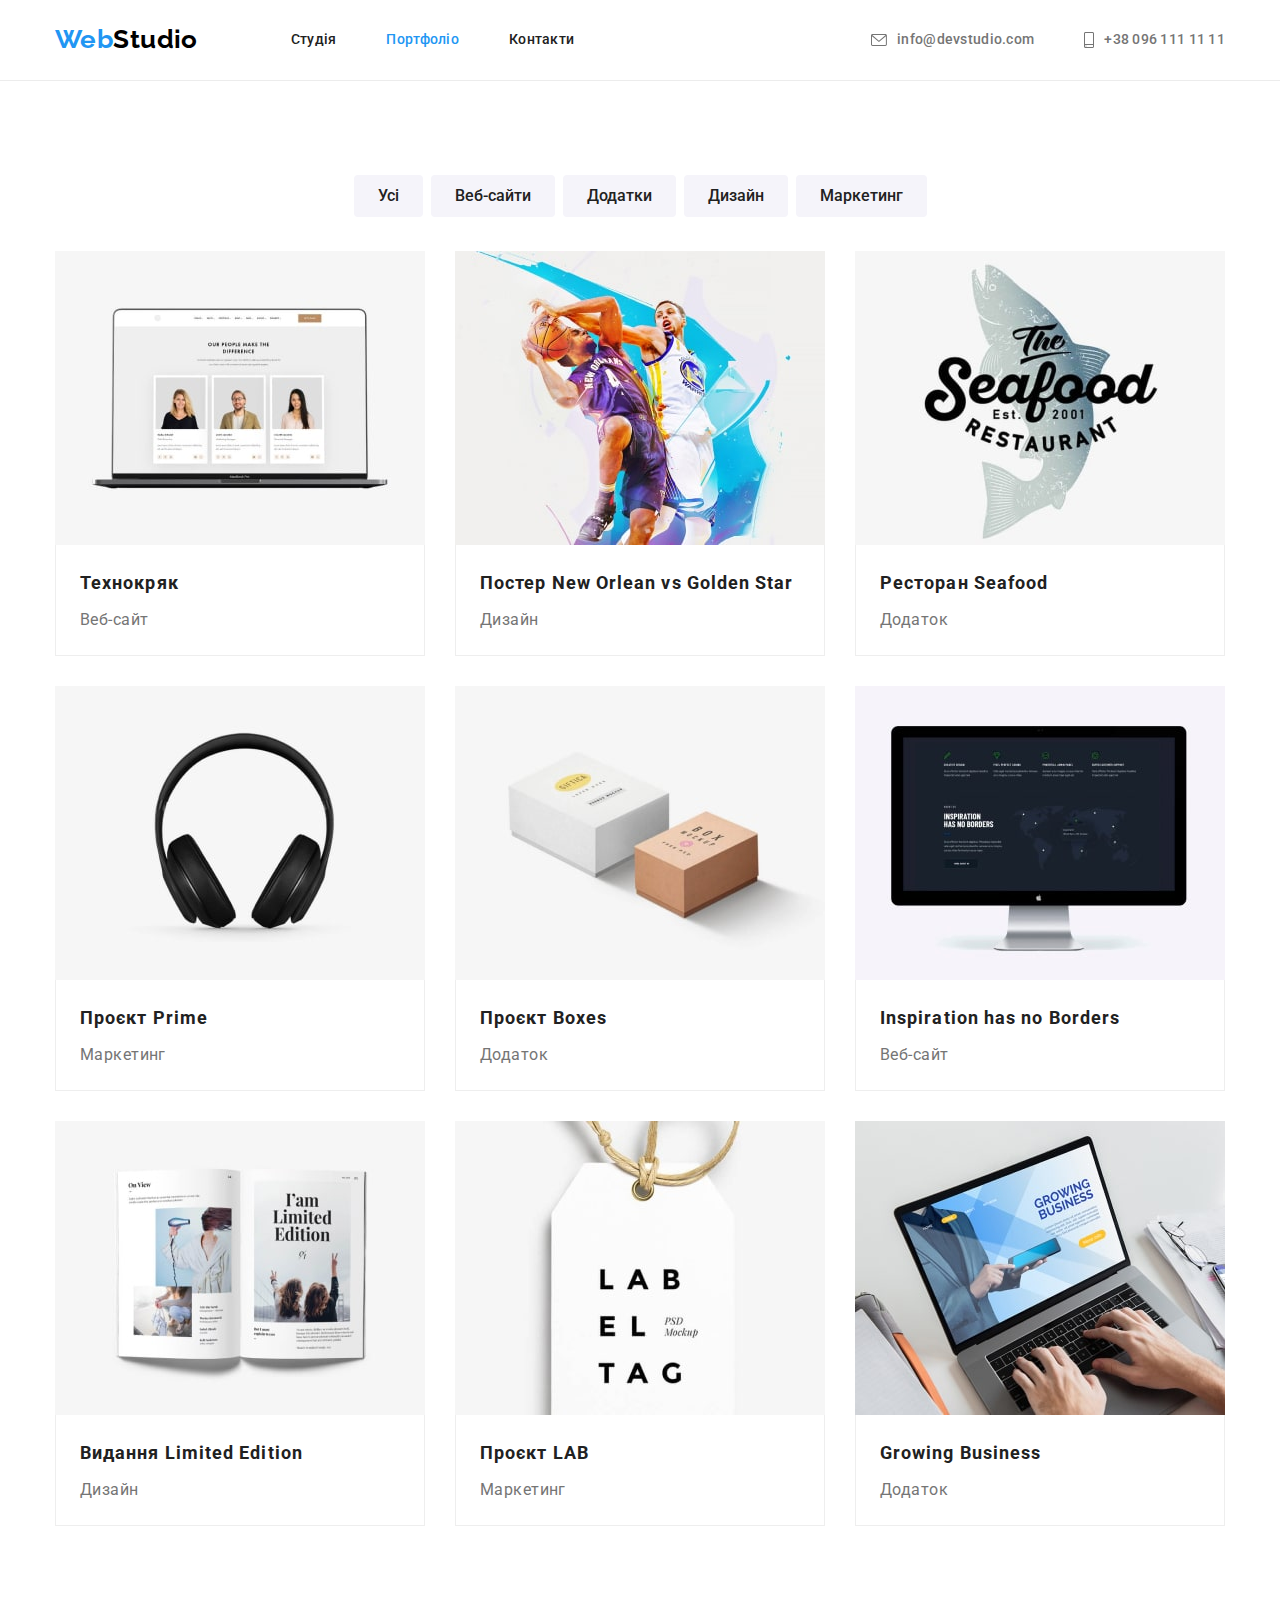
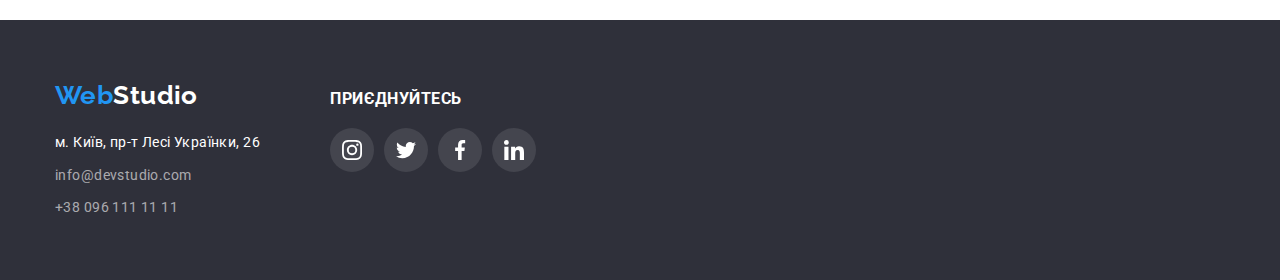
==== commit 2d24cd02: "fix" ====
--- a/portfolio.html
+++ b/portfolio.html
@@ -22,7 +22,7 @@
     <header class="page-header">
       <div class="container header-nav">
         <nav class="nav">
-          <a href="./index.html" lang="en" class="logo"
+          <a href="./index.html" lang="en" class="header-logo"
             ><span class="logo-text">Web</span>Studio</a
           >
           <ul class="nav-list">
@@ -41,13 +41,19 @@
         </nav>
         <ul class="contacts-list">
           <li class="item list">
-            <a href="mailto:info@devstudio.com" class="contacts-link link"
-              >info@devstudio.com</a
+            <a href="mailto:info@devstudio.com" class="contacts-link link">
+              <svg class="icon" width="16" height="12">
+                <use href="./images/icons.svg#icon-mail"></use>
+              </svg>
+              info@devstudio.com</a
             >
           </li>
           <li class="item list">
-            <a href="tel:+380961111111" class="contacts-link link"
-              >+38 096 111 11 11</a
+            <a href="tel:+380961111111" class="contacts-link link">
+              <svg class="icon" width="10" height="16">
+                <use href="./images/icons.svg#icon-phone"></use>
+              </svg>
+              +38 096 111 11 11</a
             >
           </li>
         </ul>
@@ -55,127 +61,245 @@
     </header>
     <!-- main -->
     <main>
-      <section class="portfolio">
-        <h1 class="visually-hidden">Портфоліо Студії</h1>
-        <!-- filter -->
-        <ul class="filter-list">
-          <li class="filter-item list">
-            <button type="button" class="filter-btn">Усі</button>
-          </li>
-          <li class="filter-item list">
-            <button type="button" class="filter-btn">Веб-сайти</button>
-          </li>
-          <li class="filter-item list">
-            <button type="button" class="filter-btn">Додатки</button>
-          </li>
-          <li class="filter-item list">
-            <button type="button" class="filter-btn">Дизайн</button>
-          </li>
-          <li class="filter-item list">
-            <button type="button" class="filter-btn">Маркетинг</button>
-          </li>
-        </ul>
-        <!-- portfolio gallery -->
-        <ul class="portfolio-list">
-          <li class="portfolio-item list">
-            <img
-              src="./images/portfolioimg1.jpg"
-              alt="веб-сайт компанії"
-              width="370"
-            />
-            <h2 class="portfolio-subtitle">Технокряк</h2>
-            <p class="porfolio-discr">Веб-сайт</p>
-          </li>
-          <li class="portfolio-item list">
-            <img
-              src="./images/portfolioimg2.jpg"
-              alt="баскетболісти з м'ячем"
-              width="370"
-              class="link"
-            />
-            <h2 class="portfolio-subtitle">Постер New Orlean vs Golden Star</h2>
-            <p class="porfolio-discr">Дизайн</p>
-          </li>
-          <li class="portfolio-item list">
-            <img
-              src="./images/portfolioimg3.jpg"
-              alt="логотип ресторану"
-              width="370"
-            />
-            <h2 class="portfolio-subtitle">Ресторан Seafood</h2>
-            <p class="porfolio-discr">Додаток</p>
-          </li>
-          <li class="portfolio-item list">
-            <img src="./images/portfolioimg4.jpg" alt="навушники" width="370" />
-            <h2 class="portfolio-subtitle">Проєкт Prime</h2>
-            <p class="porfolio-discr">Маркетинг</p>
-          </li>
-          <li class="portfolio-item list">
-            <img
-              src="./images/portfolioimg5.jpg"
-              alt="дві коробки"
-              width="370"
-            />
-            <h2 class="portfolio-subtitle">Проєкт Boxes</h2>
-            <p class="porfolio-discr">Додаток</p>
-          </li>
-          <li class="portfolio-item list">
-            <img
-              src="./images/portfolioimg6.jpg"
-              alt="монітор з вебсайтом"
-              width="370"
-            />
-            <h2 lang="en" class="portfolio-subtitle">
-              Inspiration has no Borders
-            </h2>
-            <p class="porfolio-discr">Веб-сайт</p>
-          </li>
-          <li class="portfolio-item list">
-            <img src="./images/portfolioimg7.jpg" alt="книга" width="370" />
-            <h2 class="portfolio-subtitle">Видання Limited Edition</h2>
-            <p class="porfolio-discr">Дизайн</p>
-          </li>
-          <li class="portfolio-item list">
-            <img src="./images/portfolioimg8.jpg" alt="бейджик" width="370" />
-            <h2 class="portfolio-subtitle">Проєкт LAB</h2>
-            <p class="porfolio-discr">Маркетинг</p>
-          </li>
-          <li class="portfolio-item list">
-            <img src="./images/portfolioimg9.jpg" alt="ноутбук" width="370" />
-            <h2 lang="en" class="portfolio-subtitle">Growing Business</h2>
-            <p class="porfolio-discr">Додаток</p>
-          </li>
-        </ul>
+      <section class="portfolio section">
+        <div class="container">
+          <h1 class="visually-hidden">Портфоліо Студії</h1>
+          <!-- filter -->
+          <ul class="filter-list">
+            <li class="filter-item list">
+              <button type="button" class="filter-btn">Усі</button>
+            </li>
+            <li class="filter-item list">
+              <button type="button" class="filter-btn">Веб-сайти</button>
+            </li>
+            <li class="filter-item list">
+              <button type="button" class="filter-btn">Додатки</button>
+            </li>
+            <li class="filter-item list">
+              <button type="button" class="filter-btn">Дизайн</button>
+            </li>
+            <li class="filter-item list">
+              <button type="button" class="filter-btn">Маркетинг</button>
+            </li>
+          </ul>
+          <!-- portfolio gallery -->
+          <ul class="portfolio-list">
+            <li class="portfolio-item list">
+              <a href="" class="portfolio-link">
+                <img
+                  src="./images/portfolioimg1.jpg"
+                  alt="веб-сайт компанії"
+                  width="370"
+                  class="portf-img"
+                />
+                <div class="portf-text">
+                  <h2 class="portfolio-subtitle">Технокряк</h2>
+                  <p class="porfolio-discr">Веб-сайт</p>
+                </div>
+              </a>
+            </li>
+
+            <li class="portfolio-item list">
+              <a href="" class="portfolio-link">
+                <img
+                  src="./images/portfolioimg2.jpg"
+                  alt="баскетболісти з м'ячем"
+                  width="370"
+                  class="portf-img"
+                />
+                <div class="portf-text">
+                  <h2 class="portfolio-subtitle">
+                    Постер New Orlean vs Golden Star
+                  </h2>
+                  <p class="porfolio-discr">Дизайн</p>
+                </div>
+              </a>
+            </li>
+            <li class="portfolio-item list">
+              <a href="" class="portfolio-link">
+                <img
+                  src="./images/portfolioimg3.jpg"
+                  alt="логотип ресторану"
+                  width="370"
+                  class="portf-img"
+                />
+                <div class="portf-text">
+                  <h2 class="portfolio-subtitle">Ресторан Seafood</h2>
+                  <p class="porfolio-discr">Додаток</p>
+                </div>
+              </a>
+            </li>
+            <li class="portfolio-item list">
+              <a href="" class="portfolio-link">
+                <img
+                  src="./images/portfolioimg4.jpg"
+                  alt="навушники"
+                  width="370"
+                  class="portf-img"
+                />
+                <div class="portf-text">
+                  <h2 class="portfolio-subtitle">Проєкт Prime</h2>
+                  <p class="porfolio-discr">Маркетинг</p>
+                </div>
+              </a>
+            </li>
+            <li class="portfolio-item list">
+              <a href="" class="portfolio-link">
+                <img
+                  src="./images/portfolioimg5.jpg"
+                  alt="дві коробки"
+                  width="370"
+                  class="portf-img"
+                />
+                <div class="portf-text">
+                  <h2 class="portfolio-subtitle">Проєкт Boxes</h2>
+                  <p class="porfolio-discr">Додаток</p>
+                </div>
+              </a>
+            </li>
+            <li class="portfolio-item list">
+              <a href="" class="portfolio-link">
+                <img
+                  src="./images/portfolioimg6.jpg"
+                  alt="монітор з вебсайтом"
+                  width="370"
+                  class="portf-img"
+                />
+                <div class="portf-text">
+                  <h2 lang="en" class="portfolio-subtitle">
+                    Inspiration has no Borders
+                  </h2>
+                  <p class="porfolio-discr">Веб-сайт</p>
+                </div>
+              </a>
+            </li>
+            <li class="portfolio-item list">
+              <a href="" class="portfolio-link">
+                <img
+                  src="./images/portfolioimg7.jpg"
+                  alt="книга"
+                  width="370"
+                  class="portf-img"
+                />
+                <div class="portf-text">
+                  <h2 class="portfolio-subtitle">Видання Limited Edition</h2>
+                  <p class="porfolio-discr">Дизайн</p>
+                </div>
+              </a>
+            </li>
+            <li class="portfolio-item list">
+              <a href="" class="portfolio-link">
+                <img
+                  src="./images/portfolioimg8.jpg"
+                  alt="бейджик"
+                  width="370"
+                  class="portf-img"
+                />
+                <div class="portf-text">
+                  <h2 class="portfolio-subtitle">Проєкт LAB</h2>
+                  <p class="porfolio-discr">Маркетинг</p>
+                </div>
+              </a>
+            </li>
+            <li class="portfolio-item list">
+              <a href="" class="portfolio-link">
+                <img
+                  src="./images/portfolioimg9.jpg"
+                  alt="ноутбук"
+                  width="370"
+                  class="portf-img"
+                />
+                <div class="portf-text">
+                  <h2 lang="en" class="portfolio-subtitle">Growing Business</h2>
+                  <p class="porfolio-discr">Додаток</p>
+                </div>
+              </a>
+            </li>
+          </ul>
+        </div>
       </section>
     </main>
     <!-- footer -->
     <footer class="footer">
-      <a href="./index.html" lang="en" class="logo footer-logo"
-        ><span class="logo-text">Web</span>Studio</a
-      >
-      <address>
-        <ul class="addr-list">
-          <li class="addr-item list">
-            <a
-              href="https://goo.gl/maps/FmS4MAfcd5aQykhG8"
-              rel="noopener noreferrer nofollow"
-              target="_blank"
-              class="addr-link link map-link"
-              >м. Київ, пр-т Лесі Українки, 26</a
-            >
-          </li>
-          <li class="addr-item list">
-            <a href="mailto:info@devstudio.com" class="addr-link link"
-              >info@devstudio.com</a
-            >
-          </li>
-          <li class="addr-item list">
-            <a href="tel:+380961111111" class="addr-link link"
-              >+38 096 111 11 11</a
-            >
-          </li>
-        </ul>
-      </address>
+      <div class="container footer-wrap">
+        <div class="addr-wrap">
+          <a href="./index.html" lang="en" class="logo footer-logo"
+            ><span class="logo-text">Web</span>Studio</a
+          >
+          <address>
+            <ul class="addr-list">
+              <li class="item list">
+                <a
+                  href="https://goo.gl/maps/FmS4MAfcd5aQykhG8"
+                  rel="noopener noreferrer nofollow"
+                  target="_blank"
+                  class="addr-link link map-link"
+                  >м. Київ, пр-т Лесі Українки, 26</a
+                >
+              </li>
+              <li class="item list">
+                <a href="mailto:info@devstudio.com" class="addr-link link"
+                  >info@devstudio.com</a
+                >
+              </li>
+              <li class="item list">
+                <a href="tel:+380961111111" class="addr-link link"
+                  >+38 096 111 11 11</a
+                >
+              </li>
+            </ul>
+          </address>
+        </div>
+        <div class="footer-box">
+          <h3 class="footer-subtitle">приєднуйтесь</h3>
+          <ul class="list icon-list">
+            <li class="item">
+              <a
+                href=""
+                rel="noopener noreferrer nofollow"
+                class="social-link footer-social"
+              >
+                <svg class="social-icon" width="20" height="20">
+                  <use href="./images/icons.svg#icon-instagram"></use>
+                </svg>
+              </a>
+            </li>
+            <li class="item">
+              <a
+                href=""
+                rel="noopener noreferrer nofollow"
+                class="social-link footer-social"
+              >
+                <svg class="social-icon" width="20" height="20">
+                  <use href="./images/icons.svg#icon-twitter"></use>
+                </svg>
+              </a>
+            </li>
+            <li class="item">
+              <a
+                href=""
+                rel="noopener noreferrer nofollow"
+                class="social-link footer-social"
+              >
+                <svg class="social-icon" width="20" height="20">
+                  <use href="./images/icons.svg#icon-facebook"></use>
+                </svg>
+              </a>
+            </li>
+            <li class="item">
+              <a
+                href=""
+                rel="noopener noreferrer nofollow"
+                class="social-link footer-social"
+              >
+                <svg class="social-icon" width="20" height="20">
+                  <use href="./images/icons.svg#icon-linkedin"></use>
+                </svg>
+              </a>
+            </li>
+          </ul>
+        </div>
+      </div>
     </footer>
   </body>
 </html>
--- a/css/styles.css
+++ b/css/styles.css
@@ -11,6 +11,9 @@
   --logo-text-color: #000000;
   --addr-link-color: rgba(255, 255, 255, 0.6);
   --secondary-bthbckgrd-color: #188ce8;
+  --header-border-color: #ececec;
+  --card-border-color: #eeeeee;
+  --icon-fill: #afb1b8;
 
   /* fonts variables */
   --primary-font-family: "Roboto", sans-serif;
@@ -54,8 +57,12 @@
   padding-right: 15px;
   margin: 0 auto;
 }
+.section {
+  padding-top: 94px;
+}
 /* header css */
 .page-header {
+  border-bottom: 1px solid var(--header-border-color);
 }
 .header-nav {
   display: flex;
@@ -65,7 +72,7 @@
   display: flex;
   align-items: center;
 }
-.logo {
+.header-logo {
   display: block;
   padding-top: 24px;
   padding-bottom: 25px;
@@ -82,10 +89,11 @@
 }
 .nav-list {
   display: flex;
+  gap: 50px;
   margin-left: 93px;
 }
-.nav-list .item:not(:last-child) {
-  margin-right: 50px;
+.icon {
+  margin-right: 10px;
 }
 .nav-link {
   display: block;
@@ -102,30 +110,44 @@
 }
 .contacts-list {
   display: flex;
+  align-items: center;
+  gap: 50px;
   margin-left: auto;
 }
-.contacts-list .item:not(:last-child) {
-  margin-right: 50px;
+.contacts-link:hover,
+.contacts-link:focus {
+  fill: var(--accent-text-color);
 }
 .contacts-link {
+  display: flex;
   padding-top: 32px;
   padding-bottom: 32px;
-
+  align-items: center;
+
+  fill: var(--primary-text-color);
   color: var(--primary-text-color);
   font-weight: 500;
   line-height: 1.14;
   letter-spacing: 0.02em;
 }
 /* hero css */
+.hero-container {
+  text-align: center;
+  padding-bottom: 200px;
+  padding-top: 106px;
+}
 .hero {
-  background-color: var(--footer-bckgrd-color);
-  text-align: center;
-}
+  padding-top: 94px;
+  max-width: 1600px;
+  margin: 0 auto;
+  background-image: linear-gradient(to right, #2f303a66, #2f303a66),
+    url(../images/hero-Img.jpg);
+}
+
 .hero-title {
   margin: 0 auto;
+  margin-bottom: 30px;
   max-width: 696px;
-  padding-top: 200px;
-  margin-bottom: 30px;
 
   font-weight: 900;
   font-size: 44px;
@@ -136,9 +158,7 @@
   color: var(--hero-primary-color);
 }
 .hero-btn {
-  width: 216px;
-  height: 50px;
-  margin-bottom: 200px;
+  padding: 10px 32px;
 
   color: var(--hero-primary-color);
   font-weight: 700;
@@ -147,7 +167,7 @@
   letter-spacing: 0.06em;
   background-color: var(--accent-text-color);
   cursor: pointer;
-  border: 0px solid transparent;
+  border-color: transparent;
   border-radius: 4px;
 }
 .hero-btn:active,
@@ -169,18 +189,27 @@
   clip-path: inset(50%);
   margin: -1px;
 }
-.benefits {
-}
-.wrapper {
-}
+
 .benefits-list {
   display: flex;
-  padding-top: 94px;
-  padding-bottom: 47px;
-}
-.benefits .item:not(:last-child) {
-  margin-right: 30px;
-}
+  flex-wrap: wrap;
+  gap: 30px;
+}
+.icon-wrap {
+  display: flex;
+  align-items: center;
+  justify-content: center;
+  margin-bottom: 30px;
+  border-radius: 4px;
+  background-color: var(--btn-bckgrd-color);
+  width: 270px;
+  height: 120px;
+}
+.benefits-list .item {
+  width: 270px;
+  max-width: 270px;
+}
+
 .benefits-subtitle {
   margin-bottom: 10px;
   color: var(--secondary-text-color);
@@ -192,14 +221,11 @@
 .benefits-text {
   line-height: 1.71;
 }
-/* works of studio css */
-.work {
-}
+
 .image {
   display: block;
 }
 .subtitle {
-  padding-top: 47px;
   margin-bottom: 50px;
   color: var(--secondary-text-color);
   font-weight: 700;
@@ -207,35 +233,59 @@
   line-height: 1.16;
   text-align: center;
 }
+.work-section {
+  padding-bottom: 94px;
+}
 .work-list {
   display: flex;
+  flex-wrap: wrap;
+  gap: 30px;
+}
+.work-list .image {
+  max-width: 370px;
+}
+/* our team css */
+.team-section {
+  background-color: var(--btn-bckgrd-color);
+}
+.team {
   padding-bottom: 94px;
 }
-.work-list .item:not(:last-child) {
-  margin-right: 30px;
-}
-/* our team css */
-.team {
-  background-color: var(--btn-bckgrd-color);
-}
-.team-title {
-  padding-top: 94px;
-  margin-bottom: 50px;
-  color: var(--secondary-text-color);
-  font-weight: 700;
-  font-size: 36px;
-  line-height: 1.16;
-  text-align: center;
-}
 .card-list {
   display: flex;
-  padding-bottom: 94px;
-}
-.card-list .item:not(:last-child) {
-  margin-right: 30px;
+  flex-wrap: wrap;
+  gap: 30px;
+}
+.social-icon {
+  fill: currentColor;
+}
+
+.icon-list {
+  display: flex;
+  align-items: center;
+  gap: 10px;
+}
+.social-link {
+  display: flex;
+  justify-content: center;
+  align-items: center;
+  width: 44px;
+  height: 44px;
+  color: var(--icon-fill);
+}
+.icon-list .item {
+  display: flex;
+  justify-content: center;
+  align-items: center;
+}
+.social-link:hover,
+.social-link:focus {
+  color: var(--hero-primary-color);
+  background-color: var(--accent-text-color);
+  border-radius: 50%;
+  border-color: transparent;
 }
 .card-img {
-  margin-bottom: 30px;
   display: block;
 }
 .card-item {
@@ -244,6 +294,10 @@
     0px 2px 1px rgba(0, 0, 0, 0.2);
   border-radius: 0px 0px 4px 4px;
 }
+.card-discr {
+  text-align: center;
+  padding: 30px 30px;
+}
 
 .card-title {
   margin-bottom: 10px;
@@ -255,24 +309,82 @@
   text-align: center;
 }
 .card-text {
-  padding-bottom: 30px;
   font-size: 16px;
   line-height: 1.18;
   text-align: center;
+  margin-bottom: 16px;
+}
+
+/* clients css */
+.section.clients {
+  padding-bottom: 94px;
+}
+.clients-icon {
+  fill: currentColor;
+}
+.clients-icon:hover {
+  fill: var(--accent-text-color);
+}
+.clients-link {
+  display: flex;
+  align-items: center;
+  justify-content: center;
+  width: 170px;
+  height: 92px;
+  border: 1px solid var(--icon-fill);
+  border-radius: 4px;
+  color: var(--icon-fill);
+}
+.clients-link:hover,
+.clients-link:focus {
+  border-color: var(--accent-text-color);
+  color: var(--accent-text-color);
+}
+.clients-list {
+  display: flex;
+  gap: 30px;
 }
 /* fooote css */
 .footer {
+  padding-top: 60px;
+  padding-bottom: 60px;
   background-color: var(--footer-bckgrd-color);
 }
-.logo.footer-logo {
-  padding-top: 50px;
-  padding-bottom: 0;
+.footer-wrap {
+  display: flex;
+  align-items: baseline;
+}
+.addr-wrap {
+}
+.footer-box {
+  margin-left: 70px;
+}
+.footer-subtitle {
   margin-bottom: 20px;
-  color: var(--hero-primary-color);
-}
-.addr-list {
-  padding-bottom: 60px;
-}
+
+  font-weight: 700;
+  line-height: 1.14;
+  letter-spacing: 0.03em;
+  text-transform: uppercase;
+  color: var(--hero-primary-color);
+}
+.footer-social {
+  border-radius: 50%;
+  background-color: rgba(255, 255, 255, 0.1);
+  color: var(--hero-primary-color);
+}
+.footer-logo {
+  display: block;
+  margin-bottom: 20px;
+
+  font-family: var(--secondary-font-family);
+  font-weight: 700;
+  font-size: 26px;
+  line-height: 1.19;
+  text-decoration: none;
+  color: var(--hero-primary-color);
+}
+
 .addr-list .item:not(:last-child) {
   margin-bottom: 9px;
 }
@@ -286,8 +398,19 @@
 }
 /* potfolio css */
 /* filter buttons css*/
+.portfolio {
+  padding-bottom: 94px;
+}
+.filter-list {
+  display: flex;
+  justify-content: center;
+  gap: 8px;
+  margin-bottom: 34px;
+}
+
 .filter-btn {
-  font-family: inherit;
+  padding: 6px 22px;
+
   color: var(--secondary-text-color);
   background-color: var(--btn-bckgrd-color);
   border-radius: 4px;
@@ -302,13 +425,37 @@
 .filter-btn:focus {
   color: var(--hero-primary-color);
   background-color: var(--accent-text-color);
+  box-shadow: 0px 3px 1px rgba(0, 0, 0, 0.1), 0px 1px 2px rgba(0, 0, 0, 0.08),
+    0px 2px 2px rgba(0, 0, 0, 0.12);
 }
 .portfolio-list {
-}
-
-.portfolio-item {
+  display: flex;
+  flex-wrap: wrap;
+  gap: 30px;
+}
+.portf-text {
+  padding: 20px 24px;
+
+  border-bottom: 1px solid var(--card-border-color);
+  border-right: 1px solid var(--card-border-color);
+  border-left: 1px solid var(--card-border-color);
+}
+.portfolio-link {
+  display: block;
+  text-decoration: none;
+  color: inherit;
+}
+.portfolio-link:hover,
+.portfolio-link:focus {
+  box-shadow: 0px 1px 1px rgba(0, 0, 0, 0.12), 0px 4px 4px rgba(0, 0, 0, 0.06),
+    1px 4px 6px rgba(0, 0, 0, 0.16);
+}
+.portf-img {
+  display: block;
 }
 .portfolio-subtitle {
+  margin-bottom: 4px;
+
   color: var(--secondary-text-color);
   font-weight: 700;
   font-size: 18px;
@@ -319,6 +466,3 @@
   font-size: 16px;
   line-height: 1.87;
 }
-
-/* прошу вашої уваги , у нас в макеті кнопка в hero не має стану hover , тільки
-active */
